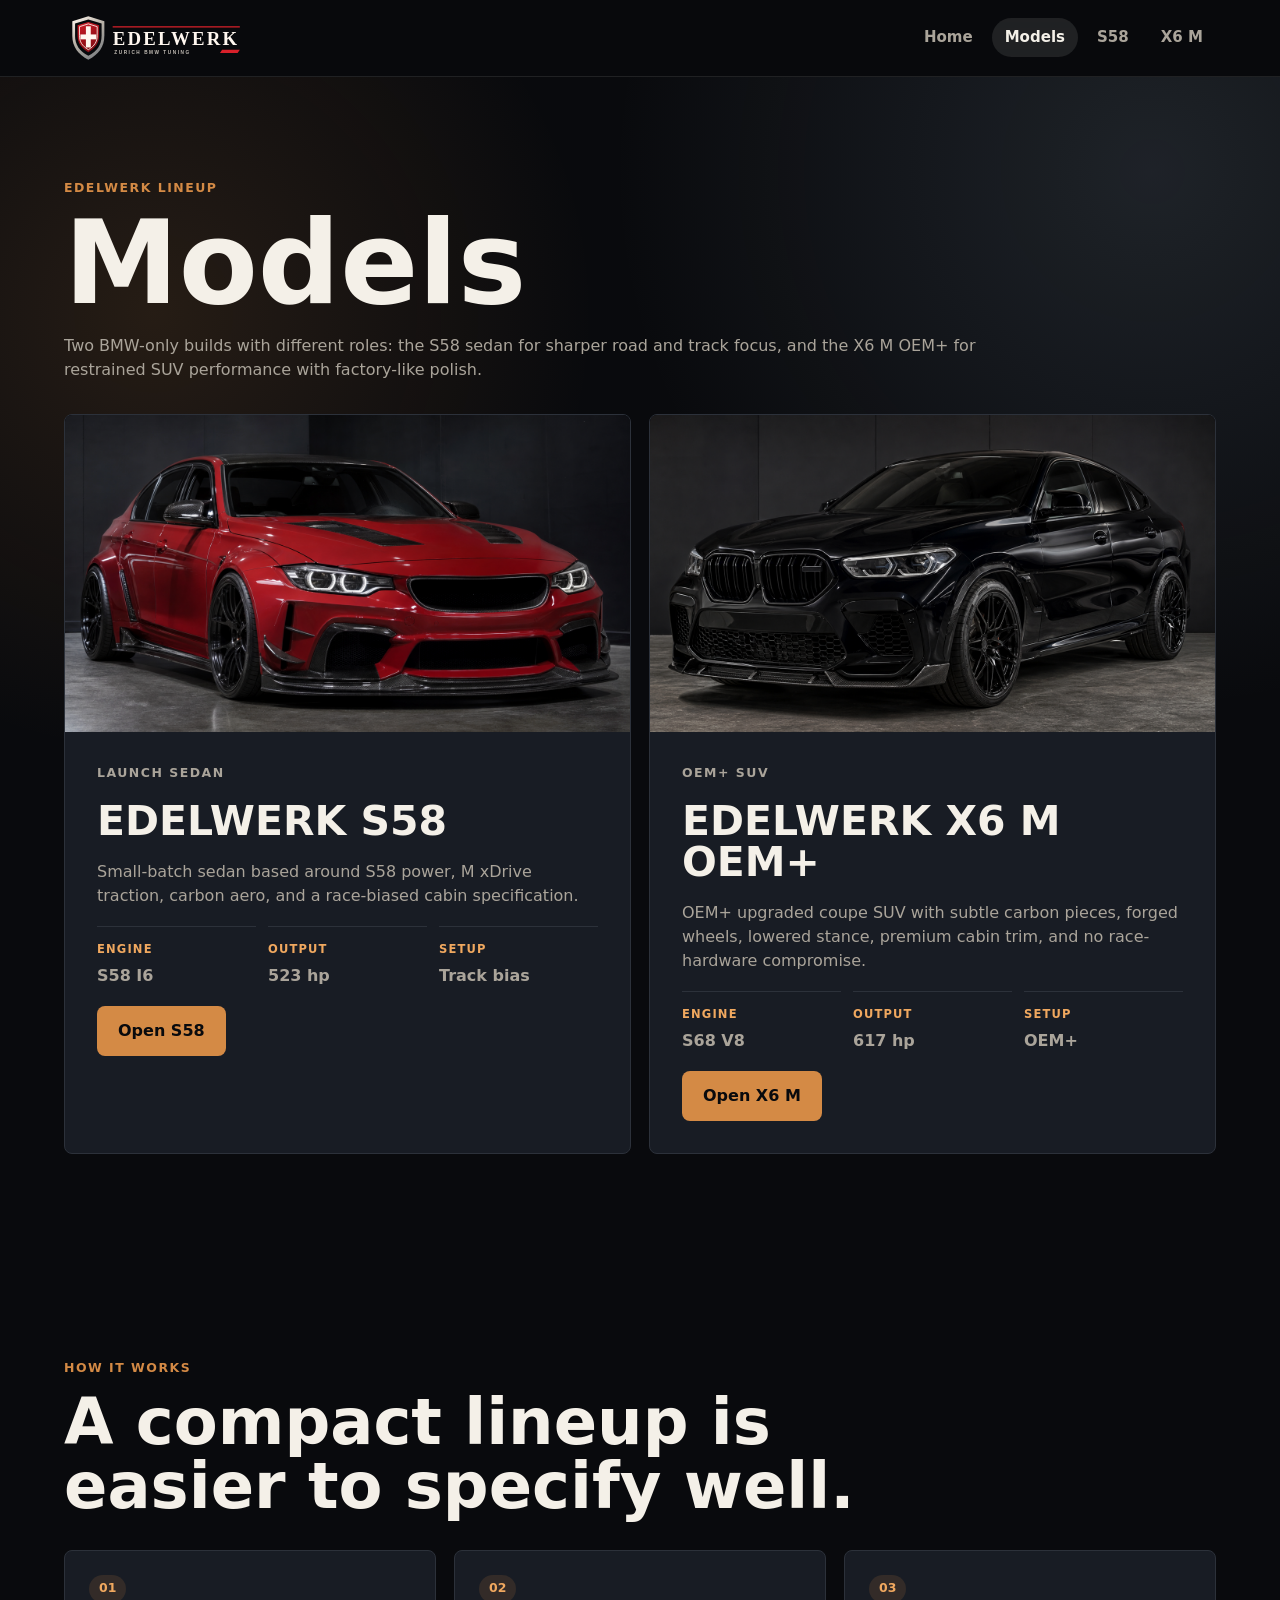
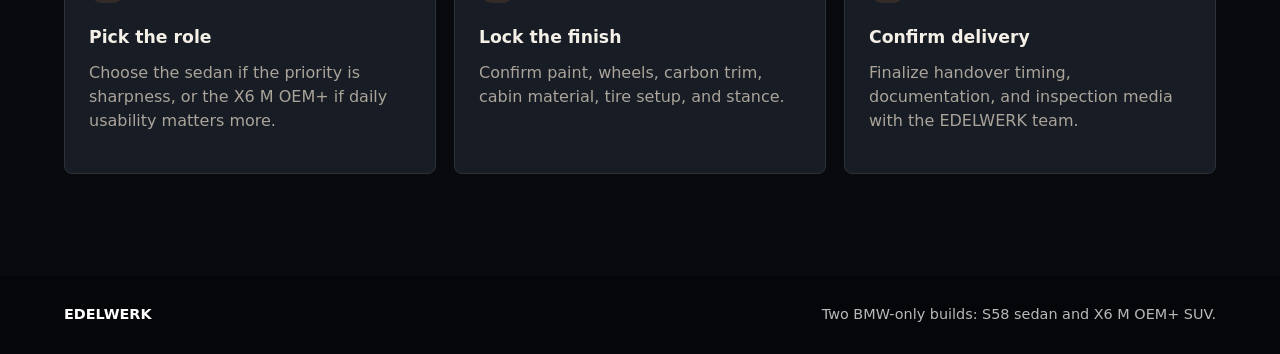
==== models.html @ 49731785 "improved website + added new car" ====
<!DOCTYPE html>
<html lang="en">
<head>
  <meta charset="UTF-8">
  <meta name="viewport" content="width=device-width, initial-scale=1.0">
  <title>EDELWERK Models | S58 and X6 M OEM+</title>
  <link rel="icon" href="favicon.svg" type="image/svg+xml" sizes="any">
  <link rel="shortcut icon" href="favicon.svg" type="image/svg+xml">
  <link rel="stylesheet" href="styles.css">
</head>
<body>
  <header class="site-header">
    <a class="brand" href="index.html" aria-label="EDELWERK home">
      <img class="brand-logo" src="Assets/edelwerk-logo.svg" alt="">
    </a>
    <nav class="main-nav" aria-label="Main navigation">
      <a href="index.html">Home</a>
      <a class="active" href="models.html">Models</a>
      <a href="vehicle.html">S58</a>
      <a href="vehicle-x6m.html">X6 M</a>
    </nav>
  </header>

  <main>
    <section class="models-hero" aria-labelledby="models-title">
      <div class="section-heading">
        <p class="eyebrow">EDELWERK lineup</p>
        <h1 id="models-title">Models</h1>
        <p>Two BMW-only builds with different roles: the S58 sedan for sharper road and track focus, and the X6 M OEM+ for restrained SUV performance with factory-like polish.</p>
      </div>
      <div class="model-grid" id="lineup">
        <article class="model-card">
          <div class="model-media">
            <img class="slot-image" src="Assets/edelwerk-exterior-front.png" alt="Red EDELWERK S58 front three-quarter view with carbon aero">
          </div>
          <div class="model-body">
            <p class="eyebrow">Launch sedan</p>
            <h2>EDELWERK S58</h2>
            <p>Small-batch sedan based around S58 power, M xDrive traction, carbon aero, and a race-biased cabin specification.</p>
            <dl class="model-specs">
              <div><dt>Engine</dt><dd>S58 I6</dd></div>
              <div><dt>Output</dt><dd>523 hp</dd></div>
              <div><dt>Setup</dt><dd>Track bias</dd></div>
            </dl>
            <div class="model-actions">
              <a class="button primary" href="vehicle.html">Open S58</a>
            </div>
          </div>
        </article>
        <article class="model-card">
          <div class="model-media">
            <img class="slot-image" src="Assets/edelwerk-x6m-exterior-front.png" alt="Black EDELWERK X6 M OEM+ front three-quarter view with subtle carbon aero">
          </div>
          <div class="model-body">
            <p class="eyebrow">OEM+ SUV</p>
            <h2>EDELWERK X6 M OEM+</h2>
            <p>OEM+ upgraded coupe SUV with subtle carbon pieces, forged wheels, lowered stance, premium cabin trim, and no race-hardware compromise.</p>
            <dl class="model-specs">
              <div><dt>Engine</dt><dd>S68 V8</dd></div>
              <div><dt>Output</dt><dd>617 hp</dd></div>
              <div><dt>Setup</dt><dd>OEM+</dd></div>
            </dl>
            <div class="model-actions">
              <a class="button primary" href="vehicle-x6m.html">Open X6 M</a>
            </div>
          </div>
        </article>
      </div>
    </section>

    <section class="shopping-flow" aria-labelledby="models-flow-title">
      <div class="section-heading">
        <p class="eyebrow">How it works</p>
        <h2 id="models-flow-title">A compact lineup is easier to specify well.</h2>
      </div>
      <div class="process-grid">
        <article>
          <span class="step-number">01</span>
          <h3>Pick the role</h3>
          <p>Choose the sedan if the priority is sharpness, or the X6 M OEM+ if daily usability matters more.</p>
        </article>
        <article>
          <span class="step-number">02</span>
          <h3>Lock the finish</h3>
          <p>Confirm paint, wheels, carbon trim, cabin material, tire setup, and stance.</p>
        </article>
        <article>
          <span class="step-number">03</span>
          <h3>Confirm delivery</h3>
          <p>Finalize handover timing, documentation, and inspection media with the EDELWERK team.</p>
        </article>
      </div>
    </section>
  </main>

  <footer class="site-footer">
    <span>EDELWERK</span>
    <span>Two BMW-only builds: S58 sedan and X6 M OEM+ SUV.</span>
  </footer>
</body>
</html>
---- styles.css ----
:root {
  --ink: #f4f0e8;
  --muted: #aaa49a;
  --paper: #090a0d;
  --surface: #12151b;
  --surface-strong: #181c24;
  --line: #2c313a;
  --accent: #d48a45;
  --accent-strong: #f0a85f;
  --steel: #8aa0b6;
  --steel-soft: rgba(138, 160, 182, 0.16);
  --shadow: 0 26px 70px rgba(0, 0, 0, 0.46);
  color-scheme: dark;
  font-family: Inter, ui-sans-serif, system-ui, -apple-system, BlinkMacSystemFont, "Segoe UI", sans-serif;
}

* {
  box-sizing: border-box;
}

html {
  scroll-behavior: smooth;
}

#specs,
#design,
#reserve {
  scroll-margin-top: 92px;
}

body {
  margin: 0;
  color: var(--ink);
  background: var(--paper);
  line-height: 1.5;
}

a {
  color: inherit;
  text-decoration: none;
}

.site-header {
  position: sticky;
  top: 0;
  z-index: 20;
  display: flex;
  align-items: center;
  justify-content: space-between;
  gap: 24px;
  min-height: 72px;
  padding: 14px clamp(20px, 5vw, 72px);
  background: rgba(9, 10, 13, 0.88);
  border-bottom: 1px solid rgba(244, 240, 232, 0.1);
  backdrop-filter: blur(18px);
}

.brand {
  display: inline-flex;
  align-items: center;
  width: 188px;
  min-height: 44px;
}

.brand-logo {
  display: block;
  width: 100%;
  height: auto;
}

.main-nav {
  display: flex;
  align-items: center;
  justify-content: flex-end;
  gap: 6px;
  flex-wrap: wrap;
}

.main-nav a {
  min-height: 36px;
  padding: 8px 13px;
  border-radius: 999px;
  color: var(--muted);
  font-size: 0.94rem;
  font-weight: 700;
}

.main-nav a:hover,
.main-nav a:focus-visible,
.main-nav a.active {
  color: var(--ink);
  background: rgba(244, 240, 232, 0.1);
  outline: none;
}

.hero {
  position: relative;
  display: grid;
  align-items: end;
  min-height: min(760px, 82svh);
  overflow: hidden;
  isolation: isolate;
}

.hero::after {
  content: "";
  position: absolute;
  inset: 0;
  z-index: -1;
  background:
    linear-gradient(90deg, rgba(10, 11, 13, 0.46), rgba(10, 11, 13, 0.18) 46%, rgba(10, 11, 13, 0.04)),
    linear-gradient(0deg, rgba(138, 19, 24, 0.22), transparent 42%),
    linear-gradient(180deg, rgba(255, 247, 239, 0.08), transparent 34%);
}

.hero-slot {
  position: absolute;
  inset: 0;
  z-index: -2;
  border-radius: 0;
  min-height: 100%;
  background: #08090c;
}

.hero-image {
  display: block;
  width: 100%;
  height: 100%;
  object-fit: cover;
  object-position: center;
  filter: brightness(1.22) saturate(1.08) contrast(0.94);
}

.feature-image {
  display: block;
  width: 100%;
  height: 100%;
  object-fit: cover;
  object-position: center;
  filter: brightness(1.08) saturate(1.04) contrast(0.98);
}

.hero-content {
  width: min(760px, calc(100% - 40px));
  padding: 0 0 clamp(42px, 8vw, 86px) clamp(20px, 5vw, 72px);
  color: #ffffff;
  text-shadow: 0 3px 24px rgba(0, 0, 0, 0.46);
}

.eyebrow {
  margin: 0 0 12px;
  color: var(--accent);
  font-size: 0.78rem;
  font-weight: 900;
  letter-spacing: 0.12em;
  text-transform: uppercase;
}

.hero .eyebrow,
.vehicle-hero .eyebrow {
  color: #f0a85f;
}

h1,
h2,
h3,
p {
  margin-top: 0;
}

h1 {
  margin-bottom: 18px;
  font-size: clamp(3.4rem, 9vw, 7.4rem);
  line-height: 0.92;
  letter-spacing: 0;
}

h2 {
  margin-bottom: 16px;
  font-size: clamp(2rem, 5vw, 4.2rem);
  line-height: 1;
  letter-spacing: 0;
}

h3 {
  margin-bottom: 10px;
  font-size: 1.08rem;
  letter-spacing: 0;
}

.hero-copy {
  max-width: 560px;
  margin-bottom: 28px;
  color: rgba(255, 255, 255, 0.94);
  font-size: clamp(1rem, 2vw, 1.28rem);
}

.hero-actions {
  display: flex;
  flex-wrap: wrap;
  gap: 12px;
}

.button {
  display: inline-flex;
  align-items: center;
  justify-content: center;
  min-height: 46px;
  padding: 12px 20px;
  border: 1px solid transparent;
  border-radius: 8px;
  font-weight: 850;
  cursor: pointer;
}

.button.primary {
  color: #090a0d;
  background: var(--accent);
}

.button.primary:hover,
.button.primary:focus-visible {
  background: var(--accent-strong);
  outline: none;
}

.button.secondary {
  color: #ffffff;
  border-color: rgba(255, 255, 255, 0.54);
  background: rgba(255, 255, 255, 0.1);
}

.button.secondary:hover,
.button.secondary:focus-visible {
  background: rgba(255, 255, 255, 0.2);
  outline: none;
}

.intro-section,
.feature-band,
.shopping-flow,
.cta-band,
.vehicle-hero,
.spec-section,
.detail-section,
.package-section,
.reserve-section,
.models-hero {
  padding: clamp(54px, 8vw, 104px) clamp(20px, 5vw, 72px);
}

.section-heading {
  max-width: 840px;
  margin-bottom: 32px;
}

.section-heading p:not(.eyebrow),
.feature-copy p,
.vehicle-copy p,
.package-section p,
.reserve-copy p,
.feature-card p,
.process-grid p,
.spec-grid p,
.package-card p,
.model-card p,
.model-specs dd {
  color: var(--muted);
}

.section-heading.compact {
  margin-bottom: 22px;
}

.intro-section {
  background:
    radial-gradient(circle at 8% 18%, rgba(212, 138, 69, 0.14), transparent 28%),
    radial-gradient(circle at 92% 86%, rgba(138, 160, 182, 0.12), transparent 34%),
    var(--paper);
}

.stat-strip {
  position: relative;
  display: grid;
  grid-template-columns: repeat(4, minmax(0, 1fr));
  overflow: hidden;
  border-block: 1px solid rgba(244, 240, 232, 0.12);
  border-radius: 8px;
  background:
    linear-gradient(135deg, rgba(244, 240, 232, 0.08), rgba(18, 21, 27, 0.92) 42%, rgba(212, 138, 69, 0.08)),
    #0b0d11;
  box-shadow: var(--shadow);
}

.stat-strip::before {
  content: "";
  position: absolute;
  inset: 0;
  pointer-events: none;
  background:
    linear-gradient(90deg, rgba(212, 138, 69, 0.62), transparent 22%, transparent 78%, rgba(138, 160, 182, 0.34)),
    linear-gradient(180deg, rgba(255, 255, 255, 0.09), transparent 38%);
  opacity: 0.68;
}

.stat-strip div {
  position: relative;
  z-index: 1;
  min-height: 154px;
  padding: clamp(24px, 3vw, 34px);
  border-right: 1px solid rgba(244, 240, 232, 0.1);
}

.stat-strip div:last-child {
  border-right: 0;
}

.stat-strip span,
.spec-grid span {
  display: block;
  margin-bottom: 12px;
  color: var(--accent-strong);
  font-size: 0.78rem;
  font-weight: 950;
  letter-spacing: 0.12em;
  text-transform: uppercase;
}

.stat-strip strong,
.spec-grid strong {
  display: block;
  color: #fff7ed;
  font-size: clamp(2rem, 4.4vw, 4.15rem);
  font-weight: 950;
  line-height: 0.92;
}

.stat-strip strong {
  font-size: clamp(1.7rem, 3vw, 3rem);
}

.stat-strip div:first-child strong {
  font-size: clamp(1.55rem, 2.45vw, 2.45rem);
  line-height: 0.98;
}

.price-line span {
  display: block;
  margin-bottom: 8px;
  color: var(--muted);
  font-size: 0.86rem;
  font-weight: 800;
  text-transform: uppercase;
}

.price-line strong {
  display: block;
  color: var(--ink);
  font-size: clamp(1.35rem, 2.5vw, 2rem);
  font-weight: 900;
  line-height: 1.1;
}

.feature-band,
.vehicle-hero,
.package-section,
.reserve-section {
  display: grid;
  grid-template-columns: minmax(0, 0.86fr) minmax(300px, 1.14fr);
  gap: clamp(28px, 5vw, 72px);
  align-items: center;
  background: var(--surface);
}

.feature-copy {
  max-width: 560px;
}

.text-link {
  display: inline-flex;
  color: var(--accent-strong);
  font-weight: 900;
}

.text-link:hover,
.text-link:focus-visible {
  text-decoration: underline;
  outline: none;
}

.feature-grid {
  display: grid;
  grid-template-columns: repeat(2, minmax(0, 1fr));
  gap: 18px;
}

.feature-card,
.process-grid article,
.spec-grid article,
.package-card,
.model-card,
.contact-table {
  border: 1px solid var(--line);
  border-radius: 8px;
  background: var(--surface-strong);
}

.feature-card {
  padding: 14px;
}

.feature-card h3,
.feature-card p {
  padding-inline: 4px;
}

.image-slot {
  display: grid;
  place-items: center;
  gap: 12px;
  min-height: 220px;
  padding: 22px;
  color: rgba(244, 240, 232, 0.68);
  text-align: center;
  border: 1px dashed rgba(244, 240, 232, 0.28);
  border-radius: 8px;
  background:
    linear-gradient(135deg, rgba(212, 138, 69, 0.1), rgba(138, 160, 182, 0.09)),
    repeating-linear-gradient(45deg, #171a20 0 14px, #11141a 14px 28px);
}

.image-slot.has-media {
  position: relative;
  gap: 0;
  padding: 0;
  overflow: hidden;
  border-style: solid;
  border-color: rgba(244, 240, 232, 0.13);
  background: #08090c;
  box-shadow: inset 0 1px 0 rgba(255, 255, 255, 0.05), 0 18px 48px rgba(0, 0, 0, 0.3);
}

.image-slot.has-media::after {
  content: "";
  position: absolute;
  inset: 0;
  pointer-events: none;
  background:
    linear-gradient(180deg, rgba(255, 255, 255, 0.08), transparent 35%),
    linear-gradient(45deg, rgba(212, 138, 69, 0.16), transparent 32%, rgba(8, 9, 12, 0.16));
}

.slot-image {
  display: block;
  width: 100%;
  height: 100%;
  object-fit: cover;
  object-position: center;
  filter: saturate(1.04) contrast(1.02);
}

.feature-card:hover .slot-image,
.feature-card:focus-within .slot-image {
  transform: scale(1.018);
}

.slot-image {
  transition: transform 180ms ease;
}

.card-slot {
  aspect-ratio: 4 / 3;
  min-height: 0;
  margin-bottom: 18px;
}

.shopping-flow {
  background: var(--paper);
}

.process-grid {
  display: grid;
  grid-template-columns: repeat(3, minmax(0, 1fr));
  gap: 18px;
}

.process-grid article {
  min-height: 210px;
  padding: 24px;
}

.step-number,
.tag {
  display: inline-flex;
  align-items: center;
  min-height: 28px;
  margin-bottom: 22px;
  padding: 4px 10px;
  border-radius: 999px;
  color: var(--accent-strong);
  background: rgba(212, 138, 69, 0.14);
  font-size: 0.78rem;
  font-weight: 900;
}

.cta-band {
  display: flex;
  align-items: center;
  justify-content: space-between;
  gap: 24px;
  color: #ffffff;
  background: #050609;
}

.cta-band h2 {
  max-width: 760px;
  margin-bottom: 0;
}

.models-hero {
  background:
    radial-gradient(circle at 12% 20%, rgba(212, 138, 69, 0.14), transparent 30%),
    radial-gradient(circle at 90% 8%, rgba(138, 160, 182, 0.16), transparent 34%),
    var(--paper);
}

.models-hero .section-heading {
  max-width: 980px;
}

.model-grid {
  display: grid;
  grid-template-columns: repeat(2, minmax(0, 1fr));
  gap: 18px;
}

.model-card {
  overflow: hidden;
}

.model-media {
  aspect-ratio: 16 / 9;
  overflow: hidden;
  background: #08090c;
}

.model-body {
  display: grid;
  gap: 18px;
  padding: clamp(22px, 3vw, 32px);
}

.model-body h2 {
  margin-bottom: 0;
  font-size: clamp(1.7rem, 3.2vw, 3rem);
}

.model-body .eyebrow,
.model-body p {
  margin-bottom: 0;
}

.model-specs {
  display: grid;
  grid-template-columns: repeat(3, minmax(0, 1fr));
  gap: 12px;
  margin: 0;
}

.model-specs div {
  min-width: 0;
  padding-top: 14px;
  border-top: 1px solid var(--line);
}

.model-specs dt {
  color: var(--accent-strong);
  font-size: 0.72rem;
  font-weight: 900;
  letter-spacing: 0.1em;
  text-transform: uppercase;
}

.model-specs dd {
  margin: 6px 0 0;
  font-weight: 850;
}

.model-actions {
  display: flex;
  flex-wrap: wrap;
  gap: 12px;
}
.vehicle-hero {
  min-height: calc(100svh - 72px);
  background:
    radial-gradient(circle at top right, rgba(212, 138, 69, 0.18), transparent 34%),
    radial-gradient(circle at bottom left, rgba(138, 160, 182, 0.14), transparent 38%),
    #08090c;
  color: #ffffff;
}

.vehicle-copy {
  max-width: 620px;
  position: relative;
  z-index: 1;
  min-width: 0;
}

.vehicle-hero h1 {
  font-size: clamp(3.2rem, 6.2vw, 5.9rem);
}

.vehicle-copy p:not(.eyebrow) {
  color: rgba(255, 255, 255, 0.78);
}

.vehicle-slot {
  position: relative;
  z-index: 0;
  aspect-ratio: 1672 / 941;
  min-height: 0;
  overflow: hidden;
  border: 1px solid rgba(255, 255, 255, 0.16);
  border-radius: 8px;
  background: #08090c;
  box-shadow: var(--shadow);
}

.spec-section,
.detail-section {
  background: var(--paper);
}

.spec-section {
  background:
    radial-gradient(circle at 15% 0%, rgba(212, 138, 69, 0.16), transparent 32%),
    radial-gradient(circle at 86% 22%, rgba(138, 160, 182, 0.13), transparent 36%),
    linear-gradient(180deg, #090a0d 0%, #11141a 48%, #090a0d 100%);
}

.spec-grid {
  display: grid;
  grid-template-columns: repeat(3, minmax(0, 1fr));
  gap: 14px;
}

.spec-grid article {
  position: relative;
  min-height: 218px;
  overflow: hidden;
  padding: clamp(24px, 3.5vw, 34px);
  border-color: rgba(244, 240, 232, 0.1);
  background:
    linear-gradient(145deg, rgba(244, 240, 232, 0.075), rgba(18, 21, 27, 0.94) 48%, rgba(212, 138, 69, 0.07)),
    var(--surface-strong);
  box-shadow: inset 0 1px 0 rgba(255, 255, 255, 0.06), 0 18px 52px rgba(0, 0, 0, 0.28);
}

.spec-grid article::before {
  content: "";
  position: absolute;
  inset: 0 auto 0 0;
  width: 4px;
  background: linear-gradient(180deg, var(--accent-strong), rgba(138, 160, 182, 0.58));
  pointer-events: none;
}

.spec-grid article::after {
  content: "";
  position: absolute;
  right: 18px;
  bottom: 18px;
  width: 96px;
  height: 96px;
  border: 1px solid rgba(212, 138, 69, 0.16);
  border-radius: 50%;
  pointer-events: none;
}

.spec-grid span,
.spec-grid strong,
.spec-grid p {
  position: relative;
  z-index: 1;
}

.spec-grid p {
  max-width: 28ch;
  margin-top: 18px;
  font-weight: 650;
}

.gallery-grid {
  display: grid;
  grid-template-columns: repeat(2, minmax(0, 1fr));
  gap: 16px;
}

.gallery-slot {
  aspect-ratio: 4 / 3;
  min-height: 0;
}

.gallery-slot.large {
  grid-column: 1 / -1;
  aspect-ratio: 16 / 9;
}

.package-section {
  background: var(--surface);
}

.package-card {
  padding: clamp(24px, 4vw, 38px);
}

.price-line {
  display: flex;
  align-items: end;
  justify-content: space-between;
  gap: 20px;
  margin-top: 26px;
  padding-top: 22px;
  border-top: 1px solid var(--line);
}

.reserve-section {
  align-items: start;
  background: var(--paper);
}

.contact-table {
  width: 100%;
  border-collapse: separate;
  border-spacing: 0;
  overflow: hidden;
}

.contact-table th,
.contact-table td {
  padding: clamp(22px, 4vw, 34px);
  text-align: left;
  vertical-align: middle;
}

.contact-table th {
  width: 34%;
  color: var(--accent-strong);
  font-size: 0.78rem;
  font-weight: 950;
  letter-spacing: 0.12em;
  text-transform: uppercase;
  border-right: 1px solid var(--line);
}

.contact-table a {
  color: var(--ink);
  font-size: clamp(1.25rem, 2.6vw, 2.2rem);
  font-weight: 950;
  line-height: 1;
  overflow-wrap: anywhere;
}

.contact-table a:hover,
.contact-table a:focus-visible {
  color: var(--accent-strong);
  outline: none;
}

.site-footer {
  display: flex;
  justify-content: space-between;
  gap: 20px;
  padding: 28px clamp(20px, 5vw, 72px);
  color: rgba(255, 255, 255, 0.72);
  background: #050609;
  font-size: 0.9rem;
}

.site-footer span:first-child {
  color: #ffffff;
  font-weight: 900;
}

@media (max-width: 920px) {
  .site-header,
  .site-footer,
  .cta-band {
    align-items: flex-start;
    flex-direction: column;
  }

  .main-nav {
    width: 100%;
    justify-content: flex-start;
  }

  .hero-content {
    width: 100%;
    padding-right: 20px;
  }

  .stat-strip,
  .feature-band,
  .vehicle-hero,
  .package-section,
  .reserve-section,
  .model-grid,
  .spec-grid {
    grid-template-columns: 1fr;
  }

  .stat-strip div {
    border-right: 0;
    border-bottom: 1px solid var(--line);
  }

  .stat-strip div:last-child {
    border-bottom: 0;
  }

  .vehicle-hero {
    min-height: auto;
  }
}

@media (max-width: 680px) {
  .site-header {
    gap: 14px;
  }

  .brand {
    width: 170px;
  }

  .main-nav a {
    padding-inline: 10px;
    font-size: 0.88rem;
  }

  .hero {
    min-height: 76svh;
  }

  h1 {
    font-size: clamp(3rem, 18vw, 5.4rem);
  }

  .hero-actions,
  .button,
  .cta-band .button {
    width: 100%;
  }

  .feature-grid,
  .process-grid,
  .gallery-grid,
  .model-grid {
    grid-template-columns: 1fr;
  }

  .gallery-grid {
    grid-template-rows: auto;
  }

  .gallery-slot.large {
    grid-column: auto;
    grid-row: auto;
  }

  .gallery-slot {
    min-height: 260px;
  }

  .gallery-slot.has-media {
    min-height: 0;
  }

  .vehicle-slot {
    min-height: 0;
  }

  .model-specs {
    grid-template-columns: 1fr;
  }
}
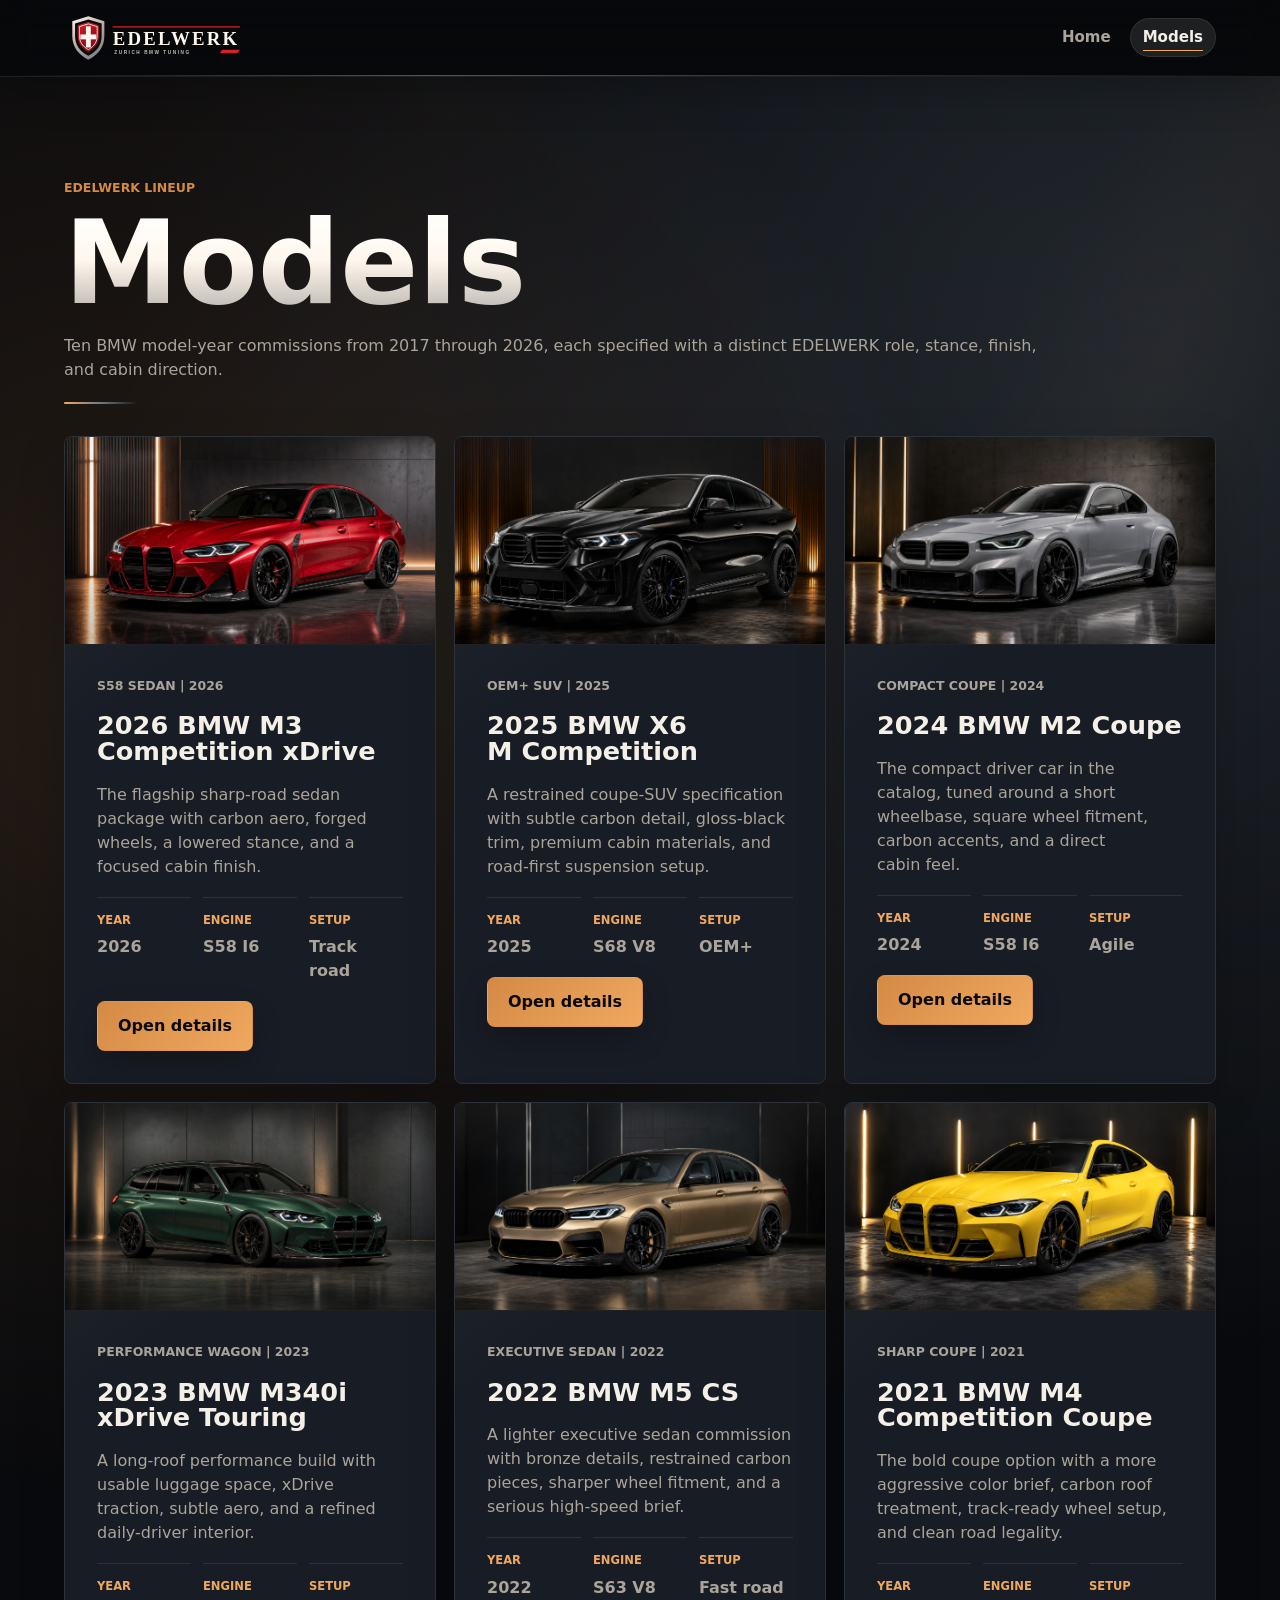
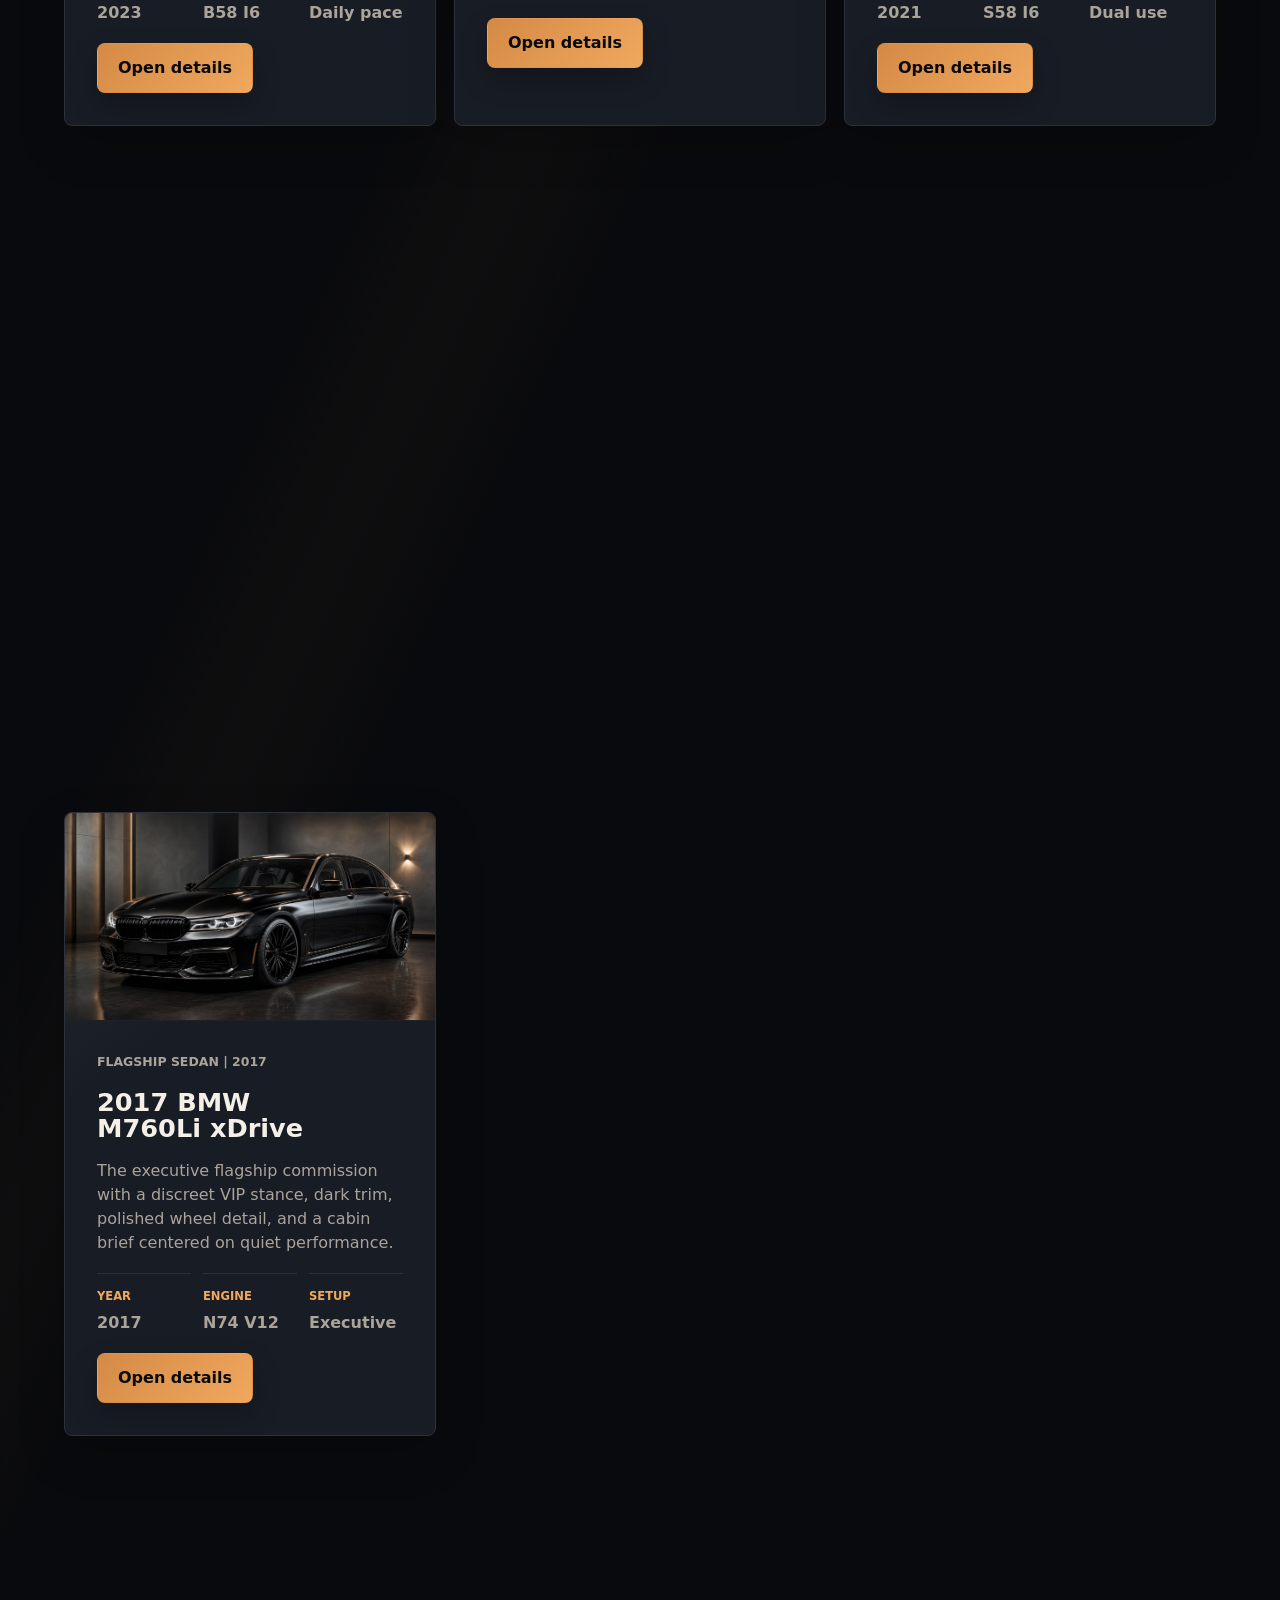
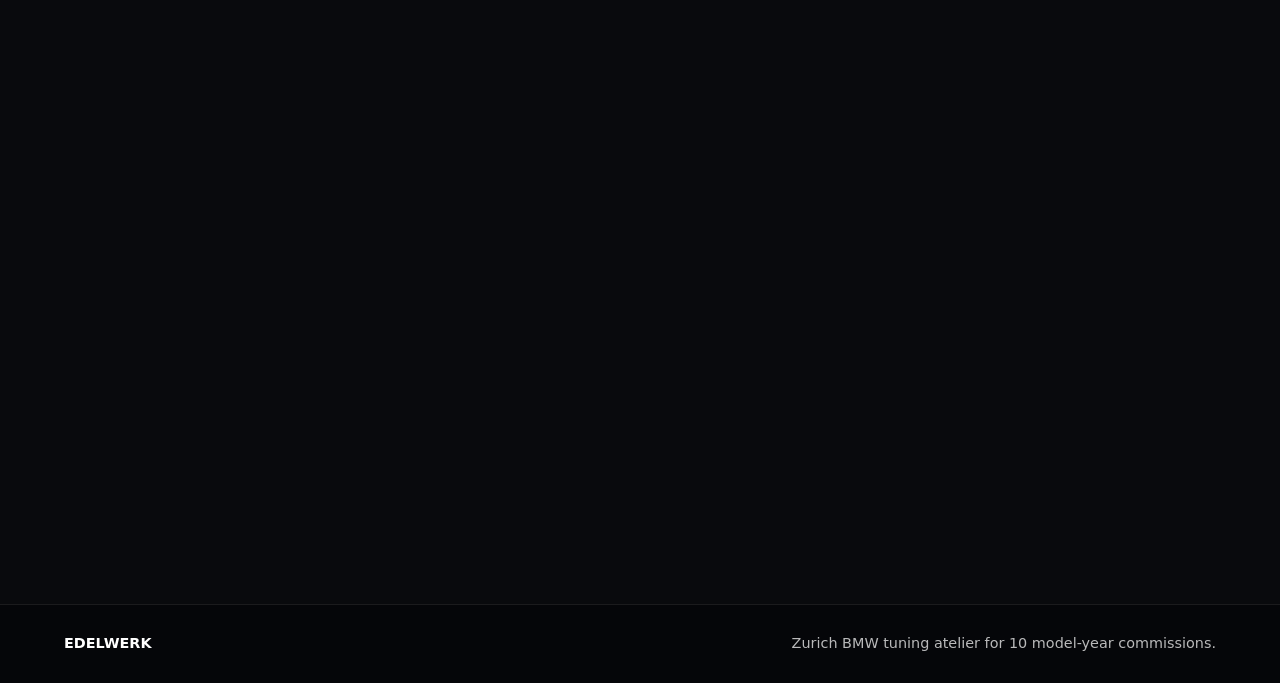
==== commit a5842208: "updated webpage + added documentation" ====
--- a/models.html
+++ b/models.html
@@ -3,21 +3,19 @@
 <head>
   <meta charset="UTF-8">
   <meta name="viewport" content="width=device-width, initial-scale=1.0">
-  <title>EDELWERK Models | S58 and X6 M OEM+</title>
-  <link rel="icon" href="favicon.svg" type="image/svg+xml" sizes="any">
-  <link rel="shortcut icon" href="favicon.svg" type="image/svg+xml">
-  <link rel="stylesheet" href="styles.css">
+  <title>EDELWERK Models | 10 BMW Builds</title>
+  <link rel="icon" href="assets/icons/favicon.svg" type="image/svg+xml" sizes="any">
+  <link rel="shortcut icon" href="assets/icons/favicon.svg" type="image/svg+xml">
+  <link rel="stylesheet" href="assets/css/styles.css?v=20260705-lineup">
 </head>
 <body>
   <header class="site-header">
     <a class="brand" href="index.html" aria-label="EDELWERK home">
-      <img class="brand-logo" src="Assets/edelwerk-logo.svg" alt="">
+      <img class="brand-logo" src="assets/icons/edelwerk-logo.svg" alt="">
     </a>
     <nav class="main-nav" aria-label="Main navigation">
       <a href="index.html">Home</a>
       <a class="active" href="models.html">Models</a>
-      <a href="vehicle.html">S58</a>
-      <a href="vehicle-x6m.html">X6 M</a>
     </nav>
   </header>
 
@@ -26,42 +24,186 @@
       <div class="section-heading">
         <p class="eyebrow">EDELWERK lineup</p>
         <h1 id="models-title">Models</h1>
-        <p>Two BMW-only builds with different roles: the S58 sedan for sharper road and track focus, and the X6 M OEM+ for restrained SUV performance with factory-like polish.</p>
+        <p>Ten BMW model-year commissions from 2017 through 2026, each specified with a distinct EDELWERK role, stance, finish, and cabin direction.</p>
       </div>
       <div class="model-grid" id="lineup">
         <article class="model-card">
           <div class="model-media">
-            <img class="slot-image" src="Assets/edelwerk-exterior-front.png" alt="Red EDELWERK S58 front three-quarter view with carbon aero">
-          </div>
-          <div class="model-body">
-            <p class="eyebrow">Launch sedan</p>
-            <h2>EDELWERK S58</h2>
-            <p>Small-batch sedan based around S58 power, M xDrive traction, carbon aero, and a race-biased cabin specification.</p>
-            <dl class="model-specs">
+            <img class="slot-image" src="assets/images/edelwerk-lineup-2026-m3-competition.png" alt="Red 2026 BMW M3 Competition xDrive EDELWERK studio build">
+          </div>
+          <div class="model-body">
+            <p class="eyebrow">S58 sedan | 2026</p>
+            <h2>2026 BMW M3 Competition xDrive</h2>
+            <p>The flagship sharp-road sedan package with carbon aero, forged wheels, a lowered stance, and a focused cabin finish.</p>
+            <dl class="model-specs">
+              <div><dt>Year</dt><dd>2026</dd></div>
               <div><dt>Engine</dt><dd>S58 I6</dd></div>
-              <div><dt>Output</dt><dd>523 hp</dd></div>
-              <div><dt>Setup</dt><dd>Track bias</dd></div>
-            </dl>
-            <div class="model-actions">
-              <a class="button primary" href="vehicle.html">Open S58</a>
-            </div>
-          </div>
-        </article>
-        <article class="model-card">
-          <div class="model-media">
-            <img class="slot-image" src="Assets/edelwerk-x6m-exterior-front.png" alt="Black EDELWERK X6 M OEM+ front three-quarter view with subtle carbon aero">
-          </div>
-          <div class="model-body">
-            <p class="eyebrow">OEM+ SUV</p>
-            <h2>EDELWERK X6 M OEM+</h2>
-            <p>OEM+ upgraded coupe SUV with subtle carbon pieces, forged wheels, lowered stance, premium cabin trim, and no race-hardware compromise.</p>
-            <dl class="model-specs">
+              <div><dt>Setup</dt><dd>Track road</dd></div>
+            </dl>
+            <div class="model-actions">
+              <a class="button primary" href="vehicles/vehicle.html">Open details</a>
+            </div>
+          </div>
+        </article>
+        <article class="model-card">
+          <div class="model-media">
+            <img class="slot-image" src="assets/images/edelwerk-lineup-2025-x6m-competition.png" alt="Black 2025 BMW X6 M Competition EDELWERK studio build">
+          </div>
+          <div class="model-body">
+            <p class="eyebrow">OEM+ SUV | 2025</p>
+            <h2>2025 BMW X6 M Competition</h2>
+            <p>A restrained coupe-SUV specification with subtle carbon detail, gloss-black trim, premium cabin materials, and road-first suspension setup.</p>
+            <dl class="model-specs">
+              <div><dt>Year</dt><dd>2025</dd></div>
               <div><dt>Engine</dt><dd>S68 V8</dd></div>
-              <div><dt>Output</dt><dd>617 hp</dd></div>
               <div><dt>Setup</dt><dd>OEM+</dd></div>
             </dl>
             <div class="model-actions">
-              <a class="button primary" href="vehicle-x6m.html">Open X6 M</a>
+              <a class="button primary" href="vehicles/vehicle-x6m.html">Open details</a>
+            </div>
+          </div>
+        </article>
+        <article class="model-card">
+          <div class="model-media">
+            <img class="slot-image" src="assets/images/edelwerk-lineup-2024-m2-coupe.png" alt="Grey 2024 BMW M2 Coupe EDELWERK studio build">
+          </div>
+          <div class="model-body">
+            <p class="eyebrow">Compact coupe | 2024</p>
+            <h2>2024 BMW M2 Coupe</h2>
+            <p>The compact driver car in the catalog, tuned around a short wheelbase, square wheel fitment, carbon accents, and a direct cabin feel.</p>
+            <dl class="model-specs">
+              <div><dt>Year</dt><dd>2024</dd></div>
+              <div><dt>Engine</dt><dd>S58 I6</dd></div>
+              <div><dt>Setup</dt><dd>Agile</dd></div>
+            </dl>
+            <div class="model-actions">
+              <a class="button primary" href="vehicles/vehicle-m2-coupe.html">Open details</a>
+            </div>
+          </div>
+        </article>
+        <article class="model-card">
+          <div class="model-media">
+            <img class="slot-image" src="assets/images/edelwerk-lineup-2023-m340i-touring.png" alt="Green 2023 BMW M340i xDrive Touring EDELWERK studio build">
+          </div>
+          <div class="model-body">
+            <p class="eyebrow">Performance wagon | 2023</p>
+            <h2>2023 BMW M340i xDrive Touring</h2>
+            <p>A long-roof performance build with usable luggage space, xDrive traction, subtle aero, and a refined daily-driver interior.</p>
+            <dl class="model-specs">
+              <div><dt>Year</dt><dd>2023</dd></div>
+              <div><dt>Engine</dt><dd>B58 I6</dd></div>
+              <div><dt>Setup</dt><dd>Daily pace</dd></div>
+            </dl>
+            <div class="model-actions">
+              <a class="button primary" href="vehicles/vehicle-m340i-touring.html">Open details</a>
+            </div>
+          </div>
+        </article>
+        <article class="model-card">
+          <div class="model-media">
+            <img class="slot-image" src="assets/images/edelwerk-lineup-2022-m5-cs.png" alt="Bronze 2022 BMW M5 CS EDELWERK studio build">
+          </div>
+          <div class="model-body">
+            <p class="eyebrow">Executive sedan | 2022</p>
+            <h2>2022 BMW M5 CS</h2>
+            <p>A lighter executive sedan commission with bronze details, restrained carbon pieces, sharper wheel fitment, and a serious high-speed brief.</p>
+            <dl class="model-specs">
+              <div><dt>Year</dt><dd>2022</dd></div>
+              <div><dt>Engine</dt><dd>S63 V8</dd></div>
+              <div><dt>Setup</dt><dd>Fast road</dd></div>
+            </dl>
+            <div class="model-actions">
+              <a class="button primary" href="vehicles/vehicle-m5-cs.html">Open details</a>
+            </div>
+          </div>
+        </article>
+        <article class="model-card">
+          <div class="model-media">
+            <img class="slot-image" src="assets/images/edelwerk-lineup-2021-m4-competition.png" alt="Yellow 2021 BMW M4 Competition Coupe EDELWERK studio build">
+          </div>
+          <div class="model-body">
+            <p class="eyebrow">Sharp coupe | 2021</p>
+            <h2>2021 BMW M4 Competition Coupe</h2>
+            <p>The bold coupe option with a more aggressive color brief, carbon roof treatment, track-ready wheel setup, and clean road legality.</p>
+            <dl class="model-specs">
+              <div><dt>Year</dt><dd>2021</dd></div>
+              <div><dt>Engine</dt><dd>S58 I6</dd></div>
+              <div><dt>Setup</dt><dd>Dual use</dd></div>
+            </dl>
+            <div class="model-actions">
+              <a class="button primary" href="vehicles/vehicle-m4-competition.html">Open details</a>
+            </div>
+          </div>
+        </article>
+        <article class="model-card">
+          <div class="model-media">
+            <img class="slot-image" src="assets/images/edelwerk-lineup-2020-m8-gran-coupe.png" alt="Blue 2020 BMW M8 Competition Gran Coupe EDELWERK studio build">
+          </div>
+          <div class="model-body">
+            <p class="eyebrow">Grand tourer | 2020</p>
+            <h2>2020 BMW M8 Competition Gran Coupe</h2>
+            <p>A long, low GT build with deep metallic paint, understated carbon, black forged wheels, and a cabin tuned for distance.</p>
+            <dl class="model-specs">
+              <div><dt>Year</dt><dd>2020</dd></div>
+              <div><dt>Engine</dt><dd>S63 V8</dd></div>
+              <div><dt>Setup</dt><dd>GT</dd></div>
+            </dl>
+            <div class="model-actions">
+              <a class="button primary" href="vehicles/vehicle-m8-gran-coupe.html">Open details</a>
+            </div>
+          </div>
+        </article>
+        <article class="model-card">
+          <div class="model-media">
+            <img class="slot-image" src="assets/images/edelwerk-lineup-2019-z4-m40i.png" alt="White 2019 BMW Z4 M40i EDELWERK studio build">
+          </div>
+          <div class="model-body">
+            <p class="eyebrow">Roadster | 2019</p>
+            <h2>2019 BMW Z4 M40i</h2>
+            <p>The open-top choice with a crisp stance, clean aero, lightweight wheel finish, and a specification built for mountain-road use.</p>
+            <dl class="model-specs">
+              <div><dt>Year</dt><dd>2019</dd></div>
+              <div><dt>Engine</dt><dd>B58 I6</dd></div>
+              <div><dt>Setup</dt><dd>Open road</dd></div>
+            </dl>
+            <div class="model-actions">
+              <a class="button primary" href="vehicles/vehicle-z4-m40i.html">Open details</a>
+            </div>
+          </div>
+        </article>
+        <article class="model-card">
+          <div class="model-media">
+            <img class="slot-image" src="assets/images/edelwerk-lineup-2018-i8-coupe.png" alt="Silver 2018 BMW i8 Coupe EDELWERK studio build">
+          </div>
+          <div class="model-body">
+            <p class="eyebrow">Hybrid coupe | 2018</p>
+            <h2>2018 BMW i8 Coupe</h2>
+            <p>A future-classic hybrid coupe with aerodynamic polish, technical trim details, black wheel contrast, and a restrained electric-era finish.</p>
+            <dl class="model-specs">
+              <div><dt>Year</dt><dd>2018</dd></div>
+              <div><dt>Engine</dt><dd>Hybrid</dd></div>
+              <div><dt>Setup</dt><dd>Technical</dd></div>
+            </dl>
+            <div class="model-actions">
+              <a class="button primary" href="vehicles/vehicle-i8-coupe.html">Open details</a>
+            </div>
+          </div>
+        </article>
+        <article class="model-card">
+          <div class="model-media">
+            <img class="slot-image" src="assets/images/edelwerk-lineup-2017-m760li.png" alt="Black 2017 BMW M760Li xDrive EDELWERK studio build">
+          </div>
+          <div class="model-body">
+            <p class="eyebrow">Flagship sedan | 2017</p>
+            <h2>2017 BMW M760Li xDrive</h2>
+            <p>The executive flagship commission with a discreet VIP stance, dark trim, polished wheel detail, and a cabin brief centered on quiet performance.</p>
+            <dl class="model-specs">
+              <div><dt>Year</dt><dd>2017</dd></div>
+              <div><dt>Engine</dt><dd>N74 V12</dd></div>
+              <div><dt>Setup</dt><dd>Executive</dd></div>
+            </dl>
+            <div class="model-actions">
+              <a class="button primary" href="vehicles/vehicle-m760li.html">Open details</a>
             </div>
           </div>
         </article>
@@ -71,23 +213,23 @@
     <section class="shopping-flow" aria-labelledby="models-flow-title">
       <div class="section-heading">
         <p class="eyebrow">How it works</p>
-        <h2 id="models-flow-title">A compact lineup is easier to specify well.</h2>
+        <h2 id="models-flow-title">Ten choices, one specification process.</h2>
       </div>
       <div class="process-grid">
         <article>
           <span class="step-number">01</span>
-          <h3>Pick the role</h3>
-          <p>Choose the sedan if the priority is sharpness, or the X6 M OEM+ if daily usability matters more.</p>
+          <h3>Pick the base</h3>
+          <p>Choose the BMW model-year that matches the brief, from compact coupe to flagship sedan, touring, roadster, SUV, or hybrid sports car.</p>
         </article>
         <article>
           <span class="step-number">02</span>
           <h3>Lock the finish</h3>
-          <p>Confirm paint, wheels, carbon trim, cabin material, tire setup, and stance.</p>
+          <p>Confirm paint, wheel finish, carbon trim, cabin material, tire setup, and final ride height for the selected build.</p>
         </article>
         <article>
           <span class="step-number">03</span>
           <h3>Confirm delivery</h3>
-          <p>Finalize handover timing, documentation, and inspection media with the EDELWERK team.</p>
+          <p>Confirm Zurich pickup or covered transport, approval paperwork, and inspection media with the EDELWERK team.</p>
         </article>
       </div>
     </section>
@@ -95,7 +237,8 @@
 
   <footer class="site-footer">
     <span>EDELWERK</span>
-    <span>Two BMW-only builds: S58 sedan and X6 M OEM+ SUV.</span>
+    <span>Zurich BMW tuning atelier for 10 model-year commissions.</span>
   </footer>
+  <script src="assets/js/scripts.js?v=20260705-lineup" defer></script>
 </body>
 </html>
--- a/assets/css/styles.css
+++ b/assets/css/styles.css
@@ -0,0 +1,1725 @@
+:root {
+  --ink: #f4f0e8;
+  --muted: #aaa49a;
+  --paper: #090a0d;
+  --surface: #12151b;
+  --surface-strong: #181c24;
+  --line: #2c313a;
+  --accent: #d48a45;
+  --accent-strong: #f0a85f;
+  --steel: #8aa0b6;
+  --steel-soft: rgba(138, 160, 182, 0.16);
+  --shadow: 0 26px 70px rgba(0, 0, 0, 0.46);
+  color-scheme: dark;
+  font-family: Inter, ui-sans-serif, system-ui, -apple-system, BlinkMacSystemFont, "Segoe UI", sans-serif;
+}
+
+* {
+  box-sizing: border-box;
+}
+
+html {
+  scroll-behavior: smooth;
+}
+
+#specs,
+#design,
+#reserve {
+  scroll-margin-top: 92px;
+}
+
+body {
+  margin: 0;
+  color: var(--ink);
+  background: var(--paper);
+  line-height: 1.5;
+}
+
+img {
+  max-width: 100%;
+  height: auto;
+}
+
+a {
+  color: inherit;
+  text-decoration: none;
+}
+
+.site-header {
+  position: sticky;
+  top: 0;
+  z-index: 20;
+  display: flex;
+  align-items: center;
+  justify-content: space-between;
+  gap: 24px;
+  min-height: 72px;
+  padding: 14px clamp(20px, 5vw, 72px);
+  background: rgba(9, 10, 13, 0.88);
+  border-bottom: 1px solid rgba(244, 240, 232, 0.1);
+  backdrop-filter: blur(18px);
+}
+
+.brand {
+  display: inline-flex;
+  align-items: center;
+  width: 188px;
+  min-height: 44px;
+}
+
+.brand-logo {
+  display: block;
+  width: 100%;
+  height: auto;
+}
+
+.main-nav {
+  display: flex;
+  align-items: center;
+  justify-content: flex-end;
+  gap: 6px;
+  flex-wrap: wrap;
+}
+
+.main-nav a {
+  min-height: 36px;
+  padding: 8px 13px;
+  border-radius: 999px;
+  color: var(--muted);
+  font-size: 0.94rem;
+  font-weight: 700;
+}
+
+.main-nav a:hover,
+.main-nav a:focus-visible,
+.main-nav a.active {
+  color: var(--ink);
+  background: rgba(244, 240, 232, 0.1);
+  outline: none;
+}
+
+.hero {
+  position: relative;
+  display: grid;
+  align-items: end;
+  min-height: min(760px, 82svh);
+  overflow: hidden;
+  isolation: isolate;
+}
+
+.hero::after {
+  content: "";
+  position: absolute;
+  inset: 0;
+  z-index: -1;
+  background:
+    linear-gradient(90deg, rgba(10, 11, 13, 0.46), rgba(10, 11, 13, 0.18) 46%, rgba(10, 11, 13, 0.04)),
+    linear-gradient(0deg, rgba(138, 19, 24, 0.22), transparent 42%),
+    linear-gradient(180deg, rgba(255, 247, 239, 0.08), transparent 34%);
+}
+
+.hero-slot {
+  position: absolute;
+  inset: 0;
+  z-index: -2;
+  border-radius: 0;
+  min-height: 100%;
+  background: #08090c;
+}
+
+.hero-image {
+  display: block;
+  width: 100%;
+  height: 100%;
+  object-fit: cover;
+  object-position: center;
+  filter: brightness(1.22) saturate(1.08) contrast(0.94);
+}
+
+.feature-image {
+  display: block;
+  width: 100%;
+  height: 100%;
+  object-fit: cover;
+  object-position: center;
+  filter: brightness(1.08) saturate(1.04) contrast(0.98);
+}
+
+.hero-content {
+  width: min(760px, calc(100% - 40px));
+  padding: 0 0 clamp(42px, 8vw, 86px) clamp(20px, 5vw, 72px);
+  color: #ffffff;
+  text-shadow: 0 3px 24px rgba(0, 0, 0, 0.46);
+}
+
+.eyebrow {
+  margin: 0 0 12px;
+  color: var(--accent);
+  font-size: 0.78rem;
+  font-weight: 900;
+  letter-spacing: 0.12em;
+  text-transform: uppercase;
+}
+
+.hero .eyebrow,
+.vehicle-hero .eyebrow {
+  color: #f0a85f;
+}
+
+h1,
+h2,
+h3,
+p {
+  margin-top: 0;
+}
+
+h1 {
+  margin-bottom: 18px;
+  font-size: clamp(3.4rem, 9vw, 7.4rem);
+  line-height: 0.92;
+  letter-spacing: 0;
+}
+
+h2 {
+  margin-bottom: 16px;
+  font-size: clamp(2rem, 5vw, 4.2rem);
+  line-height: 1;
+  letter-spacing: 0;
+}
+
+h3 {
+  margin-bottom: 10px;
+  font-size: 1.08rem;
+  letter-spacing: 0;
+}
+
+.hero-copy {
+  max-width: 560px;
+  margin-bottom: 28px;
+  color: rgba(255, 255, 255, 0.94);
+  font-size: clamp(1rem, 2vw, 1.28rem);
+}
+
+.hero-actions {
+  display: flex;
+  flex-wrap: wrap;
+  gap: 12px;
+}
+
+.button {
+  display: inline-flex;
+  align-items: center;
+  justify-content: center;
+  min-height: 46px;
+  padding: 12px 20px;
+  border: 1px solid transparent;
+  border-radius: 8px;
+  font-weight: 850;
+  cursor: pointer;
+}
+
+.button.primary {
+  color: #090a0d;
+  background: var(--accent);
+}
+
+.button.primary:hover,
+.button.primary:focus-visible {
+  background: var(--accent-strong);
+  outline: none;
+}
+
+.button.secondary {
+  color: #ffffff;
+  border-color: rgba(255, 255, 255, 0.54);
+  background: rgba(255, 255, 255, 0.1);
+}
+
+.button.secondary:hover,
+.button.secondary:focus-visible {
+  background: rgba(255, 255, 255, 0.2);
+  outline: none;
+}
+
+.intro-section,
+.feature-band,
+.shopping-flow,
+.cta-band,
+.vehicle-hero,
+.spec-section,
+.detail-section,
+.package-section,
+.reserve-section,
+.models-hero {
+  padding: clamp(54px, 8vw, 104px) clamp(20px, 5vw, 72px);
+}
+
+.section-heading {
+  max-width: 840px;
+  margin-bottom: 32px;
+}
+
+.section-heading p:not(.eyebrow),
+.feature-copy p,
+.vehicle-copy p,
+.package-section p,
+.reserve-copy p,
+.feature-card p,
+.process-grid p,
+.spec-grid p,
+.package-card p,
+.model-card p,
+.model-specs dd {
+  color: var(--muted);
+}
+
+.section-heading.compact {
+  margin-bottom: 22px;
+}
+
+.intro-section {
+  background:
+    radial-gradient(circle at 8% 18%, rgba(212, 138, 69, 0.14), transparent 28%),
+    radial-gradient(circle at 92% 86%, rgba(138, 160, 182, 0.12), transparent 34%),
+    var(--paper);
+}
+
+.stat-strip {
+  position: relative;
+  display: grid;
+  grid-template-columns: repeat(4, minmax(0, 1fr));
+  overflow: hidden;
+  border-block: 1px solid rgba(244, 240, 232, 0.12);
+  border-radius: 8px;
+  background:
+    linear-gradient(135deg, rgba(244, 240, 232, 0.08), rgba(18, 21, 27, 0.92) 42%, rgba(212, 138, 69, 0.08)),
+    #0b0d11;
+  box-shadow: var(--shadow);
+}
+
+.stat-strip::before {
+  content: "";
+  position: absolute;
+  inset: 0;
+  pointer-events: none;
+  background:
+    linear-gradient(90deg, rgba(212, 138, 69, 0.62), transparent 22%, transparent 78%, rgba(138, 160, 182, 0.34)),
+    linear-gradient(180deg, rgba(255, 255, 255, 0.09), transparent 38%);
+  opacity: 0.68;
+}
+
+.stat-strip div {
+  position: relative;
+  z-index: 1;
+  min-height: 154px;
+  padding: clamp(24px, 3vw, 34px);
+  border-right: 1px solid rgba(244, 240, 232, 0.1);
+}
+
+.stat-strip div:last-child {
+  border-right: 0;
+}
+
+.stat-strip span,
+.spec-grid span {
+  display: block;
+  margin-bottom: 12px;
+  color: var(--accent-strong);
+  font-size: 0.78rem;
+  font-weight: 950;
+  letter-spacing: 0.12em;
+  text-transform: uppercase;
+}
+
+.stat-strip strong,
+.spec-grid strong {
+  display: block;
+  color: #fff7ed;
+  font-size: clamp(2rem, 4.4vw, 4.15rem);
+  font-weight: 950;
+  line-height: 0.92;
+}
+
+.stat-strip strong {
+  font-size: clamp(1.7rem, 3vw, 3rem);
+}
+
+.stat-strip div:first-child strong {
+  font-size: clamp(1.55rem, 2.45vw, 2.45rem);
+  line-height: 0.98;
+}
+
+.price-line span {
+  display: block;
+  margin-bottom: 8px;
+  color: var(--muted);
+  font-size: 0.86rem;
+  font-weight: 800;
+  text-transform: uppercase;
+}
+
+.price-line strong {
+  display: block;
+  color: var(--ink);
+  font-size: clamp(1.35rem, 2.5vw, 2rem);
+  font-weight: 900;
+  line-height: 1.1;
+}
+
+.feature-band,
+.vehicle-hero,
+.package-section,
+.reserve-section {
+  display: grid;
+  grid-template-columns: minmax(0, 0.86fr) minmax(300px, 1.14fr);
+  gap: clamp(28px, 5vw, 72px);
+  align-items: center;
+  background: var(--surface);
+}
+
+.feature-copy {
+  max-width: 560px;
+}
+
+.text-link {
+  display: inline-flex;
+  color: var(--accent-strong);
+  font-weight: 900;
+}
+
+.text-link:hover,
+.text-link:focus-visible {
+  text-decoration: underline;
+  outline: none;
+}
+
+.feature-grid {
+  display: grid;
+  grid-template-columns: repeat(2, minmax(0, 1fr));
+  gap: 18px;
+}
+
+.feature-card,
+.process-grid article,
+.spec-grid article,
+.package-card,
+.model-card,
+.contact-table {
+  border: 1px solid var(--line);
+  border-radius: 8px;
+  background: var(--surface-strong);
+}
+
+.feature-card {
+  padding: 14px;
+}
+
+.feature-card h3,
+.feature-card p {
+  padding-inline: 4px;
+}
+
+.image-slot {
+  display: grid;
+  place-items: center;
+  gap: 12px;
+  min-height: 220px;
+  padding: 22px;
+  color: rgba(244, 240, 232, 0.68);
+  text-align: center;
+  border: 1px dashed rgba(244, 240, 232, 0.28);
+  border-radius: 8px;
+  background:
+    linear-gradient(135deg, rgba(212, 138, 69, 0.1), rgba(138, 160, 182, 0.09)),
+    repeating-linear-gradient(45deg, #171a20 0 14px, #11141a 14px 28px);
+}
+
+.image-slot.has-media {
+  position: relative;
+  gap: 0;
+  padding: 0;
+  overflow: hidden;
+  border-style: solid;
+  border-color: rgba(244, 240, 232, 0.13);
+  background: #08090c;
+  box-shadow: inset 0 1px 0 rgba(255, 255, 255, 0.05), 0 18px 48px rgba(0, 0, 0, 0.3);
+}
+
+.image-slot.has-media::after {
+  content: "";
+  position: absolute;
+  inset: 0;
+  pointer-events: none;
+  background:
+    linear-gradient(180deg, rgba(255, 255, 255, 0.08), transparent 35%),
+    linear-gradient(45deg, rgba(212, 138, 69, 0.16), transparent 32%, rgba(8, 9, 12, 0.16));
+}
+
+.slot-image {
+  display: block;
+  width: 100%;
+  height: 100%;
+  object-fit: cover;
+  object-position: center;
+  filter: saturate(1.04) contrast(1.02);
+}
+
+.feature-card:hover .slot-image,
+.feature-card:focus-within .slot-image {
+  transform: scale(1.018);
+}
+
+.slot-image {
+  transition: transform 180ms ease;
+}
+
+.card-slot {
+  aspect-ratio: 4 / 3;
+  min-height: 0;
+  margin-bottom: 18px;
+}
+
+.shopping-flow {
+  background: var(--paper);
+}
+
+.process-grid {
+  display: grid;
+  grid-template-columns: repeat(3, minmax(0, 1fr));
+  gap: 18px;
+}
+
+.process-grid article {
+  min-height: 210px;
+  padding: 24px;
+}
+
+.step-number,
+.tag {
+  display: inline-flex;
+  align-items: center;
+  min-height: 28px;
+  margin-bottom: 22px;
+  padding: 4px 10px;
+  border-radius: 999px;
+  color: var(--accent-strong);
+  background: rgba(212, 138, 69, 0.14);
+  font-size: 0.78rem;
+  font-weight: 900;
+}
+
+.cta-band {
+  display: flex;
+  align-items: center;
+  justify-content: space-between;
+  gap: 24px;
+  color: #ffffff;
+  background: #050609;
+}
+
+.cta-band h2 {
+  max-width: 760px;
+  margin-bottom: 0;
+}
+
+.models-hero {
+  background:
+    radial-gradient(circle at 12% 20%, rgba(212, 138, 69, 0.14), transparent 30%),
+    radial-gradient(circle at 90% 8%, rgba(138, 160, 182, 0.16), transparent 34%),
+    var(--paper);
+}
+
+.models-hero .section-heading {
+  max-width: 980px;
+}
+
+.model-grid {
+  display: grid;
+  grid-template-columns: repeat(3, minmax(0, 1fr));
+  gap: 18px;
+}
+
+.model-card {
+  overflow: hidden;
+}
+
+.model-media {
+  aspect-ratio: 16 / 9;
+  overflow: hidden;
+  background: #08090c;
+}
+
+.model-body {
+  display: grid;
+  gap: 18px;
+  padding: clamp(22px, 3vw, 32px);
+}
+
+.model-body h2 {
+  margin-bottom: 0;
+  font-size: clamp(1.35rem, 2vw, 2.2rem);
+}
+
+.model-body .eyebrow,
+.model-body p {
+  margin-bottom: 0;
+}
+
+.model-specs {
+  display: grid;
+  grid-template-columns: repeat(3, minmax(0, 1fr));
+  gap: 12px;
+  margin: 0;
+}
+
+.model-specs div {
+  min-width: 0;
+  padding-top: 14px;
+  border-top: 1px solid var(--line);
+}
+
+.model-specs dt {
+  color: var(--accent-strong);
+  font-size: 0.72rem;
+  font-weight: 900;
+  letter-spacing: 0.1em;
+  text-transform: uppercase;
+}
+
+.model-specs dd {
+  margin: 6px 0 0;
+  font-weight: 850;
+}
+
+.model-actions {
+  display: flex;
+  flex-wrap: wrap;
+  gap: 12px;
+}
+
+@media (max-width: 1180px) {
+  .model-grid {
+    grid-template-columns: repeat(2, minmax(0, 1fr));
+  }
+}
+
+.vehicle-hero {
+  min-height: calc(100svh - 72px);
+  background:
+    radial-gradient(circle at top right, rgba(212, 138, 69, 0.18), transparent 34%),
+    radial-gradient(circle at bottom left, rgba(138, 160, 182, 0.14), transparent 38%),
+    #08090c;
+  color: #ffffff;
+}
+
+.vehicle-copy {
+  max-width: 620px;
+  position: relative;
+  z-index: 1;
+  min-width: 0;
+}
+
+.vehicle-hero h1 {
+  font-size: clamp(3.2rem, 6.2vw, 5.9rem);
+}
+
+.vehicle-copy p:not(.eyebrow) {
+  color: rgba(255, 255, 255, 0.78);
+}
+
+.vehicle-slot {
+  position: relative;
+  z-index: 0;
+  aspect-ratio: 1672 / 941;
+  min-height: 0;
+  overflow: hidden;
+  border: 1px solid rgba(255, 255, 255, 0.16);
+  border-radius: 8px;
+  background: #08090c;
+  box-shadow: var(--shadow);
+}
+
+.spec-section,
+.detail-section {
+  background: var(--paper);
+}
+
+.spec-section {
+  background:
+    radial-gradient(circle at 15% 0%, rgba(212, 138, 69, 0.16), transparent 32%),
+    radial-gradient(circle at 86% 22%, rgba(138, 160, 182, 0.13), transparent 36%),
+    linear-gradient(180deg, #090a0d 0%, #11141a 48%, #090a0d 100%);
+}
+
+.spec-grid {
+  display: grid;
+  grid-template-columns: repeat(3, minmax(0, 1fr));
+  gap: 14px;
+}
+
+.spec-grid article {
+  position: relative;
+  min-height: 218px;
+  overflow: hidden;
+  padding: clamp(24px, 3.5vw, 34px);
+  border-color: rgba(244, 240, 232, 0.1);
+  background:
+    linear-gradient(145deg, rgba(244, 240, 232, 0.075), rgba(18, 21, 27, 0.94) 48%, rgba(212, 138, 69, 0.07)),
+    var(--surface-strong);
+  box-shadow: inset 0 1px 0 rgba(255, 255, 255, 0.06), 0 18px 52px rgba(0, 0, 0, 0.28);
+}
+
+.spec-grid article::before {
+  content: "";
+  position: absolute;
+  inset: 0 auto 0 0;
+  width: 4px;
+  background: linear-gradient(180deg, var(--accent-strong), rgba(138, 160, 182, 0.58));
+  pointer-events: none;
+}
+
+.spec-grid article::after {
+  content: "";
+  position: absolute;
+  right: 18px;
+  bottom: 18px;
+  width: 96px;
+  height: 96px;
+  border: 1px solid rgba(212, 138, 69, 0.16);
+  border-radius: 50%;
+  pointer-events: none;
+}
+
+.spec-grid span,
+.spec-grid strong,
+.spec-grid p {
+  position: relative;
+  z-index: 1;
+}
+
+.spec-grid p {
+  max-width: 28ch;
+  margin-top: 18px;
+  font-weight: 650;
+}
+
+.gallery-grid {
+  display: grid;
+  grid-template-columns: repeat(2, minmax(0, 1fr));
+  gap: 16px;
+}
+
+.gallery-slot {
+  aspect-ratio: 4 / 3;
+  min-height: 0;
+}
+
+.gallery-slot.large {
+  grid-column: 1 / -1;
+  aspect-ratio: 16 / 9;
+}
+
+.package-section {
+  background: var(--surface);
+}
+
+.package-card {
+  padding: clamp(24px, 4vw, 38px);
+}
+
+.price-line {
+  display: flex;
+  align-items: end;
+  justify-content: space-between;
+  gap: 20px;
+  margin-top: 26px;
+  padding-top: 22px;
+  border-top: 1px solid var(--line);
+}
+
+.reserve-section {
+  align-items: start;
+  background: var(--paper);
+}
+
+.contact-table {
+  width: 100%;
+  border-collapse: separate;
+  border-spacing: 0;
+  overflow: hidden;
+}
+
+.contact-table th,
+.contact-table td {
+  padding: clamp(22px, 4vw, 34px);
+  text-align: left;
+  vertical-align: middle;
+}
+
+.contact-table th {
+  width: 34%;
+  color: var(--accent-strong);
+  font-size: 0.78rem;
+  font-weight: 950;
+  letter-spacing: 0.12em;
+  text-transform: uppercase;
+  border-right: 1px solid var(--line);
+}
+
+.contact-table a {
+  color: var(--ink);
+  font-size: clamp(1.25rem, 2.6vw, 2.2rem);
+  font-weight: 950;
+  line-height: 1;
+  overflow-wrap: anywhere;
+}
+
+.contact-table a:hover,
+.contact-table a:focus-visible {
+  color: var(--accent-strong);
+  outline: none;
+}
+
+.site-footer {
+  display: flex;
+  justify-content: space-between;
+  gap: 20px;
+  padding: 28px clamp(20px, 5vw, 72px);
+  color: rgba(255, 255, 255, 0.72);
+  background: #050609;
+  font-size: 0.9rem;
+}
+
+.site-footer span:first-child {
+  color: #ffffff;
+  font-weight: 900;
+}
+
+@media (max-width: 920px) {
+  .site-header,
+  .site-footer,
+  .cta-band {
+    align-items: flex-start;
+    flex-direction: column;
+  }
+
+  .main-nav {
+    width: 100%;
+    justify-content: flex-start;
+  }
+
+  .hero-content {
+    width: 100%;
+    padding-right: 20px;
+  }
+
+  .stat-strip,
+  .feature-band,
+  .vehicle-hero,
+  .package-section,
+  .reserve-section,
+  .model-grid,
+  .spec-grid {
+    grid-template-columns: 1fr;
+  }
+
+  .stat-strip div {
+    border-right: 0;
+    border-bottom: 1px solid var(--line);
+  }
+
+  .stat-strip div:last-child {
+    border-bottom: 0;
+  }
+
+  .vehicle-hero {
+    min-height: auto;
+  }
+}
+
+@media (max-width: 680px) {
+  .site-header {
+    gap: 14px;
+  }
+
+  .brand {
+    width: 170px;
+  }
+
+  .main-nav a {
+    padding-inline: 10px;
+    font-size: 0.88rem;
+  }
+
+  .hero {
+    min-height: 76svh;
+  }
+
+  h1 {
+    font-size: clamp(2.55rem, 13.4vw, 4.1rem);
+    line-height: 0.96;
+  }
+
+  .vehicle-hero h1 {
+    font-size: clamp(2.35rem, 12vw, 3.65rem);
+  }
+
+
+  .hero-copy {
+    max-width: min(32ch, calc(100vw - 48px));
+  }
+  .hero-actions,
+  .button,
+  .cta-band .button {
+    width: 100%;
+  }
+
+  .feature-grid,
+  .process-grid,
+  .gallery-grid,
+  .model-grid {
+    grid-template-columns: 1fr;
+  }
+
+  .gallery-grid {
+    grid-template-rows: auto;
+  }
+
+  .gallery-slot.large {
+    grid-column: auto;
+    grid-row: auto;
+  }
+
+  .gallery-slot {
+    min-height: 260px;
+  }
+
+  .gallery-slot.has-media {
+    min-height: 0;
+  }
+
+  .vehicle-slot {
+    min-height: 0;
+  }
+
+  .model-specs {
+    grid-template-columns: 1fr;
+  }
+}
+
+/* Professional polish */
+:root {
+  --shadow-strong: 0 30px 90px rgba(0, 0, 0, 0.58);
+  --shadow-soft: 0 18px 52px rgba(0, 0, 0, 0.32);
+  --glow: 0 0 0 1px rgba(240, 168, 95, 0.18), 0 18px 60px rgba(212, 138, 69, 0.13);
+  --ease-out: cubic-bezier(0.2, 0.8, 0.2, 1);
+}
+
+::selection {
+  color: #090a0d;
+  background: var(--accent-strong);
+}
+
+body {
+  background:
+    linear-gradient(180deg, #08090c 0%, #0d1015 48%, #08090c 100%),
+    var(--paper);
+}
+
+main {
+  overflow: hidden;
+}
+
+h1,
+h2 {
+  text-wrap: balance;
+}
+
+p {
+  text-wrap: pretty;
+}
+
+.eyebrow,
+.stat-strip span,
+.spec-grid span,
+.model-specs dt,
+.contact-table th {
+  letter-spacing: 0;
+}
+
+.site-header {
+  isolation: isolate;
+  background: rgba(7, 8, 11, 0.78);
+  box-shadow: 0 12px 42px rgba(0, 0, 0, 0.22);
+  transition: background 220ms ease, border-color 220ms ease, box-shadow 220ms ease;
+}
+
+.site-header::before {
+  content: "";
+  position: absolute;
+  inset: auto 0 0;
+  height: 1px;
+  background: linear-gradient(90deg, transparent, rgba(240, 168, 95, 0.45), rgba(138, 160, 182, 0.24), transparent);
+  pointer-events: none;
+}
+
+.brand {
+  transition: transform 220ms var(--ease-out), filter 220ms ease;
+}
+
+.brand:hover,
+.brand:focus-visible {
+  transform: translateY(-1px);
+  filter: drop-shadow(0 8px 22px rgba(212, 138, 69, 0.18));
+}
+
+.main-nav a {
+  position: relative;
+  transition: color 180ms ease, background 180ms ease, transform 180ms var(--ease-out), box-shadow 180ms ease;
+}
+
+.main-nav a::after {
+  content: "";
+  position: absolute;
+  left: 13px;
+  right: 13px;
+  bottom: 6px;
+  height: 1px;
+  background: var(--accent-strong);
+  transform: scaleX(0);
+  transform-origin: center;
+  transition: transform 180ms var(--ease-out);
+}
+
+.main-nav a:hover,
+.main-nav a:focus-visible,
+.main-nav a.active {
+  box-shadow: inset 0 0 0 1px rgba(244, 240, 232, 0.08);
+}
+
+.main-nav a:hover::after,
+.main-nav a:focus-visible::after,
+.main-nav a.active::after {
+  transform: scaleX(1);
+}
+
+.hero {
+  background: #08090c;
+}
+
+.hero::before {
+  content: "";
+  position: absolute;
+  inset: 0;
+  z-index: -1;
+  pointer-events: none;
+  background:
+    linear-gradient(115deg, transparent 0 38%, rgba(255, 255, 255, 0.08) 44%, transparent 50% 100%),
+    linear-gradient(180deg, transparent 0%, rgba(8, 9, 12, 0.5) 100%);
+  opacity: 0.56;
+}
+
+.hero::after {
+  background:
+    linear-gradient(90deg, rgba(7, 8, 11, 0.78), rgba(7, 8, 11, 0.32) 48%, rgba(7, 8, 11, 0.04)),
+    linear-gradient(0deg, rgba(138, 19, 24, 0.24), transparent 44%),
+    linear-gradient(180deg, rgba(255, 247, 239, 0.1), transparent 34%);
+}
+
+.hero-image,
+.feature-image,
+.slot-image {
+  backface-visibility: hidden;
+}
+
+.hero-image {
+  transform: scale(1.025);
+}
+
+.hero-content,
+.models-hero .section-heading,
+.vehicle-copy {
+  animation: content-in 680ms var(--ease-out) both;
+}
+
+.section-heading::after {
+  content: "";
+  display: block;
+  width: 74px;
+  height: 2px;
+  margin-top: 20px;
+  border-radius: 999px;
+  background: linear-gradient(90deg, var(--accent-strong), rgba(138, 160, 182, 0.72), transparent);
+}
+
+.button {
+  position: relative;
+  overflow: hidden;
+  box-shadow: 0 12px 28px rgba(0, 0, 0, 0.24);
+  transition: transform 180ms var(--ease-out), box-shadow 180ms ease, border-color 180ms ease, background 180ms ease, color 180ms ease;
+}
+
+.button::after {
+  content: "";
+  position: absolute;
+  inset: 0;
+  background: linear-gradient(115deg, transparent 0 34%, rgba(255, 255, 255, 0.34) 44%, transparent 56% 100%);
+  transform: translateX(-130%);
+  transition: transform 420ms var(--ease-out);
+  pointer-events: none;
+}
+
+.button.primary {
+  background: linear-gradient(135deg, var(--accent), var(--accent-strong));
+}
+
+.button.secondary {
+  box-shadow: inset 0 0 0 1px rgba(255, 255, 255, 0.08), 0 12px 28px rgba(0, 0, 0, 0.2);
+}
+
+.text-link {
+  align-items: center;
+  position: relative;
+  transition: color 180ms ease, transform 180ms var(--ease-out);
+}
+
+.text-link::after {
+  content: "->";
+  margin-left: 8px;
+  transform: translateX(0);
+  transition: transform 180ms var(--ease-out);
+}
+
+.feature-card,
+.process-grid article,
+.package-card,
+.model-card,
+.contact-table,
+.spec-grid article {
+  transition: transform 220ms var(--ease-out), border-color 220ms ease, box-shadow 220ms ease, background 220ms ease;
+}
+
+.feature-card,
+.process-grid article,
+.package-card,
+.model-card {
+  position: relative;
+  box-shadow: inset 0 1px 0 rgba(255, 255, 255, 0.045), 0 18px 48px rgba(0, 0, 0, 0.2);
+}
+
+.feature-card::before,
+.process-grid article::before,
+.package-card::before,
+.model-card::before {
+  content: "";
+  position: absolute;
+  inset: 0;
+  pointer-events: none;
+  border-radius: inherit;
+  background: linear-gradient(145deg, rgba(255, 255, 255, 0.08), transparent 34%, rgba(212, 138, 69, 0.08));
+  opacity: 0;
+  transition: opacity 220ms ease;
+}
+
+.stat-strip div {
+  transition: background 220ms ease, transform 220ms var(--ease-out);
+}
+
+.stat-strip div::after {
+  content: "";
+  position: absolute;
+  inset: 0;
+  background: linear-gradient(135deg, rgba(240, 168, 95, 0.12), transparent 54%);
+  opacity: 0;
+  transition: opacity 220ms ease;
+  pointer-events: none;
+}
+
+.step-number,
+.tag {
+  transition: transform 180ms var(--ease-out), background 180ms ease, color 180ms ease;
+}
+
+.image-slot.has-media,
+.model-media,
+.vehicle-slot {
+  position: relative;
+  isolation: isolate;
+}
+
+.image-slot.has-media::before,
+.model-media::before,
+.vehicle-slot::before {
+  content: "";
+  position: absolute;
+  inset: 0;
+  z-index: 2;
+  background: linear-gradient(112deg, transparent 0 38%, rgba(255, 255, 255, 0.2) 46%, transparent 55% 100%);
+  transform: translateX(-120%);
+  transition: transform 560ms var(--ease-out);
+  pointer-events: none;
+}
+
+.image-slot.has-media::after {
+  z-index: 1;
+}
+
+.model-media::after,
+.vehicle-slot::after {
+  content: "";
+  position: absolute;
+  inset: 0;
+  z-index: 1;
+  pointer-events: none;
+  background:
+    linear-gradient(180deg, rgba(255, 255, 255, 0.08), transparent 34%),
+    linear-gradient(0deg, rgba(5, 6, 9, 0.2), transparent 46%);
+}
+
+.slot-image,
+.feature-image {
+  transition: transform 520ms var(--ease-out), filter 520ms ease;
+}
+
+.vehicle-slot {
+  border-color: rgba(255, 255, 255, 0.18);
+  box-shadow: var(--shadow-strong);
+  transition: transform 260ms var(--ease-out), border-color 220ms ease, box-shadow 220ms ease;
+}
+
+.model-card {
+  background:
+    linear-gradient(145deg, rgba(244, 240, 232, 0.055), transparent 34%),
+    var(--surface-strong);
+}
+
+.model-media {
+  border-bottom: 1px solid rgba(244, 240, 232, 0.1);
+}
+
+.spec-grid article {
+  box-shadow: inset 0 1px 0 rgba(255, 255, 255, 0.06), 0 18px 52px rgba(0, 0, 0, 0.28);
+}
+
+.cta-band {
+  position: relative;
+  border-block: 1px solid rgba(244, 240, 232, 0.1);
+  background:
+    linear-gradient(120deg, rgba(212, 138, 69, 0.16), transparent 35%, rgba(138, 160, 182, 0.13)),
+    #050609;
+}
+
+.contact-table {
+  box-shadow: var(--shadow-soft);
+}
+
+.contact-table a {
+  transition: color 180ms ease, text-shadow 180ms ease;
+}
+
+@media (hover: hover) {
+  .main-nav a:hover,
+  .main-nav a:focus-visible {
+    transform: translateY(-1px);
+  }
+
+  .button:hover,
+  .button:focus-visible {
+    transform: translateY(-2px);
+    box-shadow: var(--glow), 0 18px 42px rgba(0, 0, 0, 0.32);
+  }
+
+  .button:hover::after,
+  .button:focus-visible::after {
+    transform: translateX(130%);
+  }
+
+  .text-link:hover,
+  .text-link:focus-visible {
+    color: #ffd29d;
+    transform: translateX(2px);
+  }
+
+  .text-link:hover::after,
+  .text-link:focus-visible::after {
+    transform: translateX(5px);
+  }
+
+  .feature-card:hover,
+  .feature-card:focus-within,
+  .process-grid article:hover,
+  .spec-grid article:hover,
+  .package-card:hover,
+  .model-card:hover,
+  .model-card:focus-within {
+    transform: translateY(-6px);
+    border-color: rgba(240, 168, 95, 0.36);
+    box-shadow: var(--glow), var(--shadow-soft);
+  }
+
+  .feature-card:hover::before,
+  .feature-card:focus-within::before,
+  .process-grid article:hover::before,
+  .package-card:hover::before,
+  .model-card:hover::before,
+  .model-card:focus-within::before {
+    opacity: 1;
+  }
+
+  .stat-strip div:hover {
+    background: rgba(255, 255, 255, 0.035);
+    transform: translateY(-2px);
+  }
+
+  .stat-strip div:hover::after {
+    opacity: 1;
+  }
+
+  .process-grid article:hover .step-number,
+  .package-card:hover .tag {
+    transform: translateY(-2px);
+    background: rgba(240, 168, 95, 0.2);
+  }
+
+  .feature-card:hover .slot-image,
+  .feature-card:focus-within .slot-image,
+  .model-card:hover .slot-image,
+  .model-card:focus-within .slot-image,
+  .gallery-slot:hover .slot-image,
+  .image-slot.has-media:hover .slot-image {
+    transform: scale(1.055);
+    filter: saturate(1.12) contrast(1.06) brightness(1.03);
+  }
+
+  .vehicle-slot:hover {
+    transform: translateY(-4px);
+    border-color: rgba(240, 168, 95, 0.36);
+    box-shadow: var(--glow), var(--shadow-strong);
+  }
+
+  .vehicle-slot:hover .feature-image {
+    transform: scale(1.03);
+    filter: brightness(1.13) saturate(1.08) contrast(1.01);
+  }
+
+  .image-slot.has-media:hover::before,
+  .model-card:hover .model-media::before,
+  .model-card:focus-within .model-media::before,
+  .vehicle-slot:hover::before {
+    transform: translateX(120%);
+  }
+
+  .contact-table:hover {
+    border-color: rgba(240, 168, 95, 0.3);
+    box-shadow: var(--glow), var(--shadow-soft);
+  }
+
+  .contact-table a:hover,
+  .contact-table a:focus-visible {
+    text-shadow: 0 0 22px rgba(240, 168, 95, 0.24);
+  }
+}
+
+@media (prefers-reduced-motion: no-preference) {
+  .hero-image {
+    animation: hero-drift 18s ease-in-out infinite alternate;
+  }
+
+  main > section:not(.hero) {
+    animation: section-in 620ms var(--ease-out) both;
+  }
+
+  main > section:nth-child(2) {
+    animation-delay: 70ms;
+  }
+
+  main > section:nth-child(3) {
+    animation-delay: 120ms;
+  }
+
+  main > section:nth-child(4) {
+    animation-delay: 170ms;
+  }
+
+  main > section:nth-child(5) {
+    animation-delay: 220ms;
+  }
+}
+
+@keyframes content-in {
+  from {
+    opacity: 1;
+    transform: translateY(14px);
+  }
+  to {
+    opacity: 1;
+    transform: translateY(0);
+  }
+}
+
+@keyframes section-in {
+  from {
+    opacity: 1;
+    transform: translateY(14px);
+  }
+  to {
+    opacity: 1;
+    transform: translateY(0);
+  }
+}
+
+@keyframes hero-drift {
+  from {
+    transform: scale(1.025) translate3d(-0.6%, 0, 0);
+  }
+  to {
+    transform: scale(1.06) translate3d(0.8%, -0.4%, 0);
+  }
+}
+
+@media (max-width: 680px) {
+  .section-heading::after {
+    width: 56px;
+    margin-top: 16px;
+  }
+
+  .site-header {
+    background: rgba(7, 8, 11, 0.92);
+  }
+
+  .button:hover,
+  .button:focus-visible,
+  .feature-card:hover,
+  .process-grid article:hover,
+  .spec-grid article:hover,
+  .package-card:hover,
+  .model-card:hover,
+  .vehicle-slot:hover {
+    transform: none;
+  }
+}
+
+@media (prefers-reduced-motion: reduce) {
+  *,
+  *::before,
+  *::after {
+    animation-duration: 0.01ms !important;
+    animation-iteration-count: 1 !important;
+    scroll-behavior: auto !important;
+    transition-duration: 0.01ms !important;
+  }
+}
+/* Contact data polish */
+.contact-table tr + tr th,
+.contact-table tr + tr td {
+  border-top: 1px solid var(--line);
+}
+
+.contact-table td {
+  color: var(--ink);
+  font-size: clamp(1rem, 1.8vw, 1.45rem);
+  font-weight: 850;
+  line-height: 1.18;
+}
+
+.contact-table a {
+  font-size: inherit;
+}
+/* Experience polish */
+:root {
+  --scroll-progress: 0;
+  --pointer-x: 50vw;
+  --pointer-y: 50vh;
+  --pointer-x-next: 50vw;
+  --pointer-y-next: 50vh;
+}
+
+.scroll-progress {
+  position: fixed;
+  inset: 0 0 auto;
+  z-index: 80;
+  height: 3px;
+  pointer-events: none;
+  transform: scaleX(var(--scroll-progress));
+  transform-origin: left center;
+  background: linear-gradient(90deg, var(--accent-strong), #ffffff, var(--steel));
+  box-shadow: 0 0 18px rgba(240, 168, 95, 0.62);
+}
+
+body::before,
+body::after {
+  content: "";
+  position: fixed;
+  inset: 0;
+  pointer-events: none;
+}
+
+body::before {
+  z-index: 0;
+  opacity: 0;
+  background: radial-gradient(620px circle at var(--pointer-x) var(--pointer-y), rgba(240, 168, 95, 0.11), rgba(138, 160, 182, 0.055) 32%, transparent 64%);
+  mix-blend-mode: screen;
+  transition: opacity 260ms ease;
+}
+
+body.has-pointer::before {
+  opacity: 1;
+}
+
+body::after {
+  z-index: 0;
+  opacity: 0.055;
+  background:
+    repeating-linear-gradient(90deg, rgba(255, 255, 255, 0.2) 0 1px, transparent 1px 80px),
+    repeating-linear-gradient(0deg, rgba(255, 255, 255, 0.14) 0 1px, transparent 1px 80px);
+  mask-image: linear-gradient(180deg, transparent, #000 16%, #000 76%, transparent);
+}
+
+.site-header,
+main,
+.site-footer {
+  position: relative;
+  z-index: 1;
+}
+
+.site-header {
+  z-index: 70;
+}
+
+.hero-slot::after,
+.vehicle-hero::before,
+.models-hero::before,
+.intro-section::before,
+.detail-section::before,
+.spec-section::before {
+  content: "";
+  position: absolute;
+  pointer-events: none;
+}
+
+.hero-slot::after {
+  inset: 0;
+  background:
+    linear-gradient(110deg, transparent 0 43%, rgba(255, 255, 255, 0.11) 49%, transparent 55% 100%),
+    repeating-linear-gradient(0deg, rgba(255, 255, 255, 0.055) 0 1px, transparent 1px 9px);
+  opacity: 0.22;
+  mix-blend-mode: screen;
+  animation: hero-scan 7.5s var(--ease-out) infinite;
+}
+
+.vehicle-hero,
+.models-hero,
+.intro-section,
+.detail-section,
+.spec-section {
+  position: relative;
+  overflow: hidden;
+  isolation: isolate;
+}
+
+.vehicle-hero::before,
+.models-hero::before,
+.intro-section::before,
+.detail-section::before,
+.spec-section::before {
+  inset: 0;
+  z-index: -1;
+  opacity: 0.42;
+  background:
+    linear-gradient(115deg, transparent 0 42%, rgba(240, 168, 95, 0.07) 48%, transparent 54% 100%),
+    radial-gradient(circle at 80% 16%, rgba(138, 160, 182, 0.12), transparent 32%);
+}
+
+.hero-content h1,
+.vehicle-copy h1,
+.models-hero h1 {
+  background: linear-gradient(180deg, #ffffff 0%, #fff7ed 48%, rgba(244, 240, 232, 0.72) 100%);
+  -webkit-background-clip: text;
+  background-clip: text;
+  color: transparent;
+}
+
+.hero-content h1 {
+  text-shadow: 0 18px 60px rgba(0, 0, 0, 0.28);
+}
+
+.button-ripple {
+  position: absolute;
+  width: 16px;
+  height: 16px;
+  border-radius: 999px;
+  background: rgba(255, 255, 255, 0.46);
+  transform: translate(-50%, -50%) scale(0);
+  animation: button-ripple 620ms ease-out forwards;
+  pointer-events: none;
+}
+
+.feature-card,
+.model-card,
+.package-card,
+.vehicle-slot {
+  --tilt-x: 0deg;
+  --tilt-y: 0deg;
+  --shine-x: 50%;
+  --shine-y: 50%;
+}
+
+.tilt-card::after {
+  background:
+    radial-gradient(circle at var(--shine-x) var(--shine-y), rgba(255, 255, 255, 0.18), transparent 28%),
+    linear-gradient(45deg, rgba(212, 138, 69, 0.12), transparent 36%, rgba(8, 9, 12, 0.16));
+}
+
+@media (hover: hover) {
+  .feature-card.tilt-card:hover,
+  .feature-card.tilt-card:focus-within,
+  .model-card.tilt-card:hover,
+  .model-card.tilt-card:focus-within,
+  .package-card.tilt-card:hover {
+    transform: perspective(900px) translateY(-7px) rotateX(var(--tilt-x)) rotateY(var(--tilt-y));
+  }
+
+  .vehicle-slot.tilt-card:hover {
+    transform: perspective(1000px) translateY(-5px) rotateX(var(--tilt-x)) rotateY(var(--tilt-y));
+  }
+}
+
+.js .reveal-item {
+  transition:
+    opacity 520ms ease var(--reveal-delay, 0ms),
+    filter 620ms ease var(--reveal-delay, 0ms),
+    transform 680ms var(--ease-out) var(--reveal-delay, 0ms),
+    border-color 220ms ease,
+    box-shadow 220ms ease,
+    background 220ms ease;
+}
+
+.js .reveal-item:not(.is-visible) {
+  opacity: 0;
+  transform: translateY(26px);
+  filter: blur(5px);
+}
+
+.js .reveal-item.is-visible {
+  opacity: 1;
+  filter: none;
+}
+
+.stat-strip strong {
+  font-variant-numeric: tabular-nums;
+}
+
+.stat-strip div.is-visible strong,
+.spec-grid article.is-visible strong {
+  animation: number-pop 620ms var(--ease-out) both;
+}
+
+.feature-card h3,
+.model-body h2,
+.package-card h3,
+.process-grid h3 {
+  transition: color 220ms ease, text-shadow 220ms ease;
+}
+
+@media (hover: hover) {
+  .feature-card:hover h3,
+  .model-card:hover h2,
+  .package-card:hover h3,
+  .process-grid article:hover h3 {
+    color: #fff7ed;
+    text-shadow: 0 0 24px rgba(240, 168, 95, 0.18);
+  }
+}
+
+.site-footer {
+  border-top: 1px solid rgba(244, 240, 232, 0.09);
+}
+
+@keyframes hero-scan {
+  0%, 22% {
+    transform: translateX(-38%);
+    opacity: 0;
+  }
+  38%, 56% {
+    opacity: 0.22;
+  }
+  78%, 100% {
+    transform: translateX(38%);
+    opacity: 0;
+  }
+}
+
+@keyframes button-ripple {
+  to {
+    opacity: 0;
+    transform: translate(-50%, -50%) scale(18);
+  }
+}
+
+@keyframes number-pop {
+  0% {
+    transform: translateY(8px) scale(0.98);
+  }
+  100% {
+    transform: translateY(0) scale(1);
+  }
+}
+
+@media (max-width: 680px) {
+  body::before,
+  body::after,
+  .hero-slot::after {
+    display: none;
+  }
+
+  .scroll-progress {
+    height: 2px;
+  }
+
+  .js .reveal-item:not(.is-visible) {
+    transform: translateY(16px);
+    filter: none;
+  }
+}
+
+@media (prefers-reduced-motion: reduce) {
+  .scroll-progress,
+  body::before,
+  body::after,
+  .hero-slot::after {
+    display: none;
+  }
+}
+/* Enhanced card light response */
+.feature-card.tilt-card::after,
+.model-card.tilt-card::after,
+.package-card.tilt-card::after {
+  content: "";
+  position: absolute;
+  inset: 0;
+  z-index: 1;
+  pointer-events: none;
+  border-radius: inherit;
+  opacity: 0;
+  background:
+    radial-gradient(circle at var(--shine-x) var(--shine-y), rgba(255, 255, 255, 0.14), transparent 30%),
+    linear-gradient(145deg, rgba(240, 168, 95, 0.08), transparent 46%);
+  transition: opacity 220ms ease;
+}
+
+.feature-card.tilt-card > *,
+.model-card.tilt-card > *,
+.package-card.tilt-card > * {
+  position: relative;
+  z-index: 2;
+}
+
+@media (hover: hover) {
+  .feature-card.tilt-card:hover::after,
+  .feature-card.tilt-card:focus-within::after,
+  .model-card.tilt-card:hover::after,
+  .model-card.tilt-card:focus-within::after,
+  .package-card.tilt-card:hover::after {
+    opacity: 1;
+  }
+}
